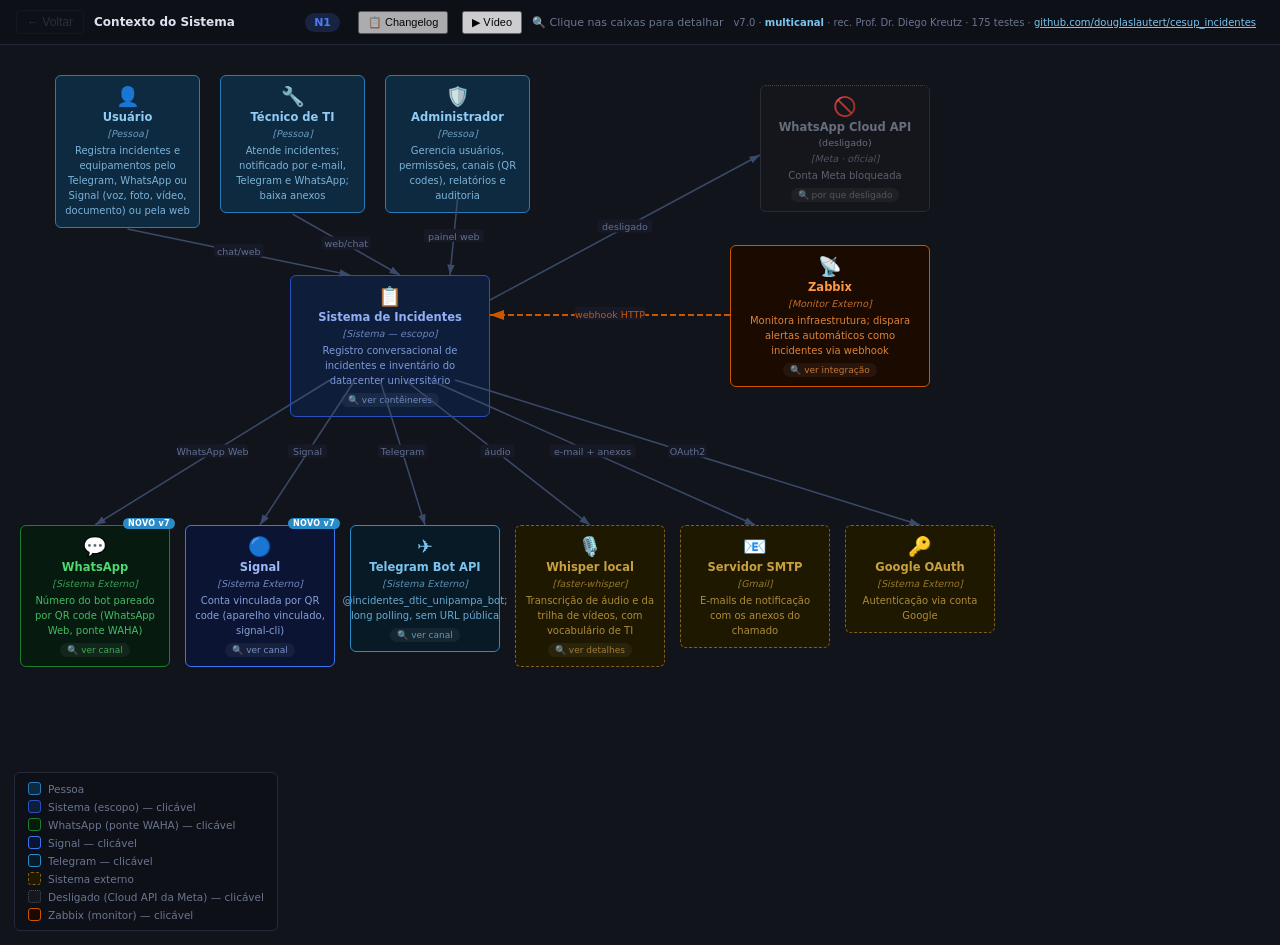
==== assets/c4-v7.0.html @ 57f950f3 "C4 Model v7.0 no site - assets/c4-v7.0.html: vídeos apontam para os arquivos do site   (apresentação" ====
<!DOCTYPE html>
<html lang="pt-BR">
<head>
<meta charset="UTF-8">
<meta name="viewport" content="width=device-width, initial-scale=1, viewport-fit=cover">
<title>C4 Model v7.0 — Incidentes CESUP/UFRGS</title>
<style>
:root {
  --bg:#12141c; --canvas:#171a26; --hdr:#0e1018;
  --border:#252a3a; --text:#dde2f0; --muted:#6a7590; --accent:#4a7cf7;
  --person-f:#0e2a40; --person-s:#2a7ab8; --person-t:#90ccf5;
  --sys-f:#0e1e3a; --sys-s:#2a50c0; --sys-t:#90b0f8;
  --ext-f:#1e1800; --ext-s:#806020; --ext-t:#c8a040;
  --wa-f:#061a10; --wa-s:#1a8030; --wa-t:#50d870;
  --web-f:#06101e; --web-s:#1a40a0; --web-t:#70a0f0;
  --api-f:#061a14; --api-s:#0a7058; --api-t:#40c8a8;
  --db-f:#160a22; --db-s:#7020b0; --db-t:#c060e8;
  --que-f:#100618; --que-s:#5820a0; --que-t:#a060d8;
  --ai-f:#1a0608; --ai-s:#a02020; --ai-t:#e06060;
  --zbx-f:#1a0a00; --zbx-s:#cc5500; --zbx-t:#ff9944;
  --tg-f:#071a26;  --tg-s:#2a8bc9;  --tg-t:#7cc4f0;
  --sg-f:#0b1433;  --sg-s:#3a76f0;  --sg-t:#9dbaf8;
  --off-f:#15171c; --off-s:#4a4f5c; --off-t:#7d8496;
  --arr:#3a4a6a; --arrl:#607090;
  --glow:rgba(74,124,247,.3);
  --r:6px;
}
*{box-sizing:border-box;margin:0;padding:0}
body{background:var(--bg);color:var(--text);font-family:'Inter','Segoe UI',system-ui,sans-serif;min-height:100vh;display:flex;flex-direction:column;padding-top:env(safe-area-inset-top,0px);padding-bottom:env(safe-area-inset-bottom,0px)}
header{background:var(--hdr);border-bottom:1px solid var(--border);padding:10px 16px;display:flex;align-items:center;gap:10px;position:sticky;top:env(safe-area-inset-top,0px);z-index:20;flex-shrink:0}
#backBtn{background:none;border:1px solid var(--border);color:var(--muted);font-size:12px;padding:4px 10px;border-radius:4px;cursor:pointer;transition:.15s}
#backBtn:hover{color:var(--text);border-color:var(--muted)}
#backBtn:disabled{opacity:.3;cursor:default}
#breadcrumb{flex:1;font-size:12px;color:var(--muted);overflow:hidden;white-space:nowrap;text-overflow:ellipsis}
#breadcrumb b{color:var(--text)}
#lvlpill{font-size:11px;font-weight:700;padding:3px 9px;border-radius:10px;background:rgba(74,124,247,.18);color:var(--accent);flex-shrink:0}
.hint{font-size:11px;color:var(--muted);flex-shrink:0}
@media(max-width:600px){.hint{display:none}}
.wrap{flex:1;overflow:auto;position:relative}
.canvas{position:relative;animation:fi .18s ease}
@keyframes fi{from{opacity:0;transform:translateY(5px)}to{opacity:1;transform:none}}
svg.arr{position:absolute;top:0;left:0;width:100%;height:100%;pointer-events:none;overflow:visible}
.node{position:absolute;border-radius:var(--r);padding:11px 9px 9px;border:1.5px solid;text-align:center;display:flex;flex-direction:column;align-items:center}
.node.click{cursor:pointer;transition:transform .12s,box-shadow .12s}
.node.click:hover{transform:translateY(-2px);box-shadow:0 0 0 3px var(--glow)}
.ni{font-size:19px;margin-bottom:4px;line-height:1}
.nn{font-size:11.5px;font-weight:600;line-height:1.3;margin-bottom:3px}
.nt{font-size:9.5px;font-style:italic;opacity:.7;margin-bottom:4px}
.nd{font-size:10px;line-height:1.5;opacity:.85}
.dh{font-size:9px;margin-top:5px;padding:2px 7px;border-radius:8px;background:rgba(255,255,255,.07);opacity:.75}
.person{background:var(--person-f);border-color:var(--person-s);color:var(--person-t)}
.sys   {background:var(--sys-f);   border-color:var(--sys-s);   color:var(--sys-t)}
.ext   {background:var(--ext-f);   border-color:var(--ext-s);   color:var(--ext-t);border-style:dashed}
.wa    {background:var(--wa-f);    border-color:var(--wa-s);    color:var(--wa-t)}
.web   {background:var(--web-f);   border-color:var(--web-s);   color:var(--web-t)}
.api   {background:var(--api-f);   border-color:var(--api-s);   color:var(--api-t)}
.db    {background:var(--db-f);    border-color:var(--db-s);    color:var(--db-t)}
.que   {background:var(--que-f);   border-color:var(--que-s);   color:var(--que-t)}
.ai    {background:var(--ai-f);    border-color:var(--ai-s);    color:var(--ai-t)}
.zbx   {background:var(--zbx-f);   border-color:var(--zbx-s);   color:var(--zbx-t)}
.tg    {background:var(--tg-f);    border-color:var(--tg-s);    color:var(--tg-t)}
.sg    {background:var(--sg-f);    border-color:var(--sg-s);    color:var(--sg-t)}
.off   {background:var(--off-f);   border-color:var(--off-s);   color:var(--off-t);border-style:dotted;opacity:.8}
.off .nn::after{content:' (desligado)';font-weight:400;font-size:9.5px}
.new::before{content:'NOVO v7';position:absolute;top:-8px;right:-6px;font-size:8px;font-weight:700;padding:1px 5px;border-radius:6px;background:#2a8bc9;color:#fff;letter-spacing:.04em}
.bnd{position:absolute;border:1px dashed var(--border);border-radius:8px}
.bnd-lbl{position:absolute;top:-9px;left:12px;font-size:9px;font-weight:700;text-transform:uppercase;letter-spacing:.07em;color:var(--muted);background:var(--canvas);padding:0 5px}
.leg{position:absolute;bottom:14px;left:14px;background:rgba(14,16,24,.88);border:1px solid var(--border);border-radius:var(--r);padding:9px 13px;display:flex;flex-direction:column;gap:5px}
.li{display:flex;align-items:center;gap:7px;font-size:10.5px;color:var(--muted)}
.ls{width:13px;height:13px;border-radius:3px;border:1.5px solid;flex-shrink:0}
/* N4 */
.n4p{padding:22px;max-width:860px;margin:0 auto}
.n4p h2{font-size:14px;font-weight:600;margin-bottom:4px;color:var(--text)}
.n4p .sub{font-size:11px;color:var(--muted);margin-bottom:18px}
.n4p h3{font-size:11px;font-weight:700;text-transform:uppercase;letter-spacing:.07em;color:var(--muted);margin:20px 0 8px}
table{width:100%;border-collapse:collapse;font-size:11.5px}
th{text-align:left;padding:6px 10px;background:rgba(255,255,255,.04);color:var(--muted);font-size:9.5px;text-transform:uppercase;letter-spacing:.06em;border-bottom:1px solid var(--border)}
td{padding:8px 10px;border-bottom:1px solid rgba(255,255,255,.04);vertical-align:top;color:var(--text)}
tr:hover td{background:rgba(255,255,255,.02)}
code{font-size:10.5px;color:var(--api-t)}
.tag{display:inline-block;font-size:9.5px;font-weight:700;padding:1px 6px;border-radius:7px;margin-right:2px}
.GET {background:#06180e;color:#50d870} .POST{background:#06101e;color:#70a0f0}
.PUT {background:#1e1800;color:#c8a040} .DEL {background:#1a0608;color:#e06060}
.perm{font-size:10px;color:var(--muted);font-style:italic}
.note{margin-top:14px;padding:9px 13px;border-left:3px solid var(--accent);background:rgba(74,124,247,.07);font-size:11px;color:var(--muted);border-radius:0 4px 4px 0;line-height:1.6}
.note.zbx{border-left-color:var(--zbx-s);background:rgba(204,85,0,.07)}
.note.tg{border-left-color:var(--tg-s);background:rgba(42,139,201,.08)}
.note.sg{border-left-color:var(--sg-s);background:rgba(58,118,240,.08)}
.note.off{border-left-color:var(--off-s);background:rgba(120,120,140,.08)}
.sflow{display:flex;align-items:center;gap:8px;flex-wrap:wrap;margin-top:8px}
.sbox{padding:6px 12px;border-radius:4px;font-size:11px;font-weight:600;border:1.5px solid}
.sa{background:var(--sys-f);border-color:var(--sys-s);color:var(--sys-t)}
.se{background:var(--wa-f);border-color:var(--wa-s);color:var(--wa-t)}
.sr{background:#101800;border-color:#607000;color:#b0d040}
.sl{background:var(--ai-f);border-color:var(--ai-s);color:var(--ai-t)}
.sarr{color:var(--arr);font-size:14px}
pre{background:rgba(255,255,255,.04);border:1px solid var(--border);border-radius:4px;padding:10px 12px;font-size:10.5px;color:var(--zbx-t);overflow-x:auto;line-height:1.7;margin-top:6px}
</style>
</head>
<body>
<header>
  <button id="backBtn" onclick="goBack()" disabled>← Voltar</button>
  <div id="breadcrumb"><b>Contexto do Sistema</b></div>
  <div id="lvlpill">N1</div>
  <div class="hint">🔍 Clique nas caixas para detalhar</div>
  <div style="font-size:10px;color:var(--muted);margin-left:auto;padding-right:8px;white-space:nowrap" title="v7.0: multicanal (WhatsApp pela ponte WAHA, Signal), vínculo por QR code e instalador. Base: versão final v6.1, revisada por recomendação do Prof. Dr. Diego Kreutz">v7.0 · <b style="color:var(--tg-t)">multicanal</b> · rec. Prof. Dr. Diego Kreutz · 175 testes · <a href="https://github.com/douglaslautert/cesup_incidentes" target="_blank" rel="noopener" style="color:var(--tg-t)">github.com/douglaslautert/cesup_incidentes</a></div>
</header>
<div class="wrap" id="wrap"></div>
<script>
const $=id=>document.getElementById(id);
const hist=[];
let cur=null;
function nd({id,x,y,w=148,icon,name,type,desc,th,drill,hint}){
  const el=document.createElement('div');
  el.className='node '+(th||'')+(drill?' click':'');
  el.id='nd-'+id;
  el.style.cssText=`left:${x}px;top:${y}px;width:${w}px;`;
  el.innerHTML=`<div class="ni">${icon}</div><div class="nn">${name}</div><div class="nt">${type}</div><div class="nd">${desc}</div>`+(drill?`<div class="dh">🔍 ${hint||'detalhar'}</div>`:'');
  if(drill) el.onclick=()=>nav(drill,name);
  return el;
}
function bnd({x,y,w,h,label}){
  const el=document.createElement('div');el.className='bnd';
  el.style.cssText=`left:${x}px;top:${y}px;width:${w}px;height:${h}px;`;
  if(label) el.innerHTML=`<div class="bnd-lbl">${label}</div>`;
  return el;
}
function mksvg(W,H){
  const s=document.createElementNS('http://www.w3.org/2000/svg','svg');
  s.setAttribute('class','arr');s.setAttribute('viewBox',`0 0 ${W} ${H}`);
  s.innerHTML=`<defs>
    <marker id="ah"  markerWidth="7" markerHeight="5" refX="7" refY="2.5" orient="auto"><polygon points="0 0,7 2.5,0 5" fill="#3a4a6a"/></marker>
    <marker id="ahz" markerWidth="7" markerHeight="5" refX="7" refY="2.5" orient="auto"><polygon points="0 0,7 2.5,0 5" fill="#cc5500"/></marker>
  </defs>`;
  return s;
}
function ar(svg,x1,y1,x2,y2,lbl,bend,zabbix){
  const mx=(x1+x2)/2,my=(y1+y2)/2;
  const p=document.createElementNS('http://www.w3.org/2000/svg','path');
  const col=zabbix?'#cc5500':'#3a4a6a';
  const mkr=zabbix?'url(#ahz)':'url(#ah)';
  p.setAttribute('fill','none');p.setAttribute('stroke',col);
  p.setAttribute('stroke-width',zabbix?'2':'1.5');
  if(zabbix)p.setAttribute('stroke-dasharray','6,3');
  p.setAttribute('marker-end',mkr);
  p.setAttribute('d',bend?`M${x1},${y1} C${x1},${my} ${x2},${my} ${x2},${y2}`:`M${x1},${y1} L${x2},${y2}`);
  svg.appendChild(p);
  if(lbl){
    const tw=lbl.length*5.2+8;
    const bg=document.createElementNS('http://www.w3.org/2000/svg','rect');
    bg.setAttribute('x',mx-tw/2);bg.setAttribute('y',my-8);bg.setAttribute('width',tw);bg.setAttribute('height',13);bg.setAttribute('rx',3);bg.setAttribute('fill','#171a26');
    svg.appendChild(bg);
    const t=document.createElementNS('http://www.w3.org/2000/svg','text');
    t.setAttribute('x',mx);t.setAttribute('y',my+2.5);t.setAttribute('fill',zabbix?'#cc5500':'#607090');
    t.setAttribute('font-size','9.5');t.setAttribute('text-anchor','middle');t.setAttribute('font-family',"'Inter',system-ui,sans-serif");
    t.textContent=lbl;svg.appendChild(t);
  }
}
function leg(items){
  const el=document.createElement('div');el.className='leg';
  el.innerHTML=items.map(([bg,bc,bd,bs])=>`<div class="li"><div class="ls" style="background:${bg};border-color:${bc};${bs||''}"></div>${bd}</div>`).join('');
  return el;
}
function cx(x,w=148){return x+w/2}
function nav(id,label){hist.push({id:cur?.id||'n1',label:cur?.label||'Contexto'});cur={id,label};renderLevel(id,label)}
function goBack(){if(!hist.length)return;const p=hist.pop();cur=p;renderLevel(p.id,p.label)}
function renderLevel(id,label){
  $('wrap').innerHTML='';
  const lmap={n1:'N1',n2:'N2',n3:'N3'};
  $('lvlpill').textContent=id.startsWith('n4')?'N4':lmap[id.split('-')[0]]||'N4';
  const chain=[...hist,{id,label}];
  $('breadcrumb').innerHTML=chain.map((h,i)=>i<chain.length-1?`<span style="opacity:.45">${h.label}</span> <span style="opacity:.3">›</span> `:`<b>${h.label}</b>`).join('');
  $('backBtn').disabled=hist.length===0;
  const fn=LEVELS[id];
  if(fn){const r=fn();$('wrap').appendChild(r);}
}

// ── N1 ───────────────────────────────────────────────────────────────────────
const LEVELS={};
LEVELS.n1=()=>{
  const W=1020,H=900;
  const c=document.createElement('div');c.className='canvas';c.style.cssText=`width:${W}px;height:${H}px`;
  const svg=mksvg(W,H);
  // pessoas
  c.appendChild(nd({id:'usr',x:55, y:30,w:145,icon:'👤',name:'Usuário',      type:'[Pessoa]',         desc:'Registra incidentes e equipamentos pelo Telegram, WhatsApp ou Signal (voz, foto, vídeo, documento) ou pela web',th:'person'}));
  c.appendChild(nd({id:'tec',x:220,y:30,w:145,icon:'🔧',name:'Técnico de TI',type:'[Pessoa]',         desc:'Atende incidentes; notificado por e-mail, Telegram e WhatsApp; baixa anexos',th:'person'}));
  c.appendChild(nd({id:'adm',x:385,y:30,w:145,icon:'🛡️',name:'Administrador',type:'[Pessoa]',         desc:'Gerencia usuários, permissões, canais (QR codes), relatórios e auditoria',th:'person'}));
  // sistema
  c.appendChild(nd({id:'sis',x:290,y:230,w:200,icon:'📋',name:'Sistema de Incidentes',type:'[Sistema — escopo]',desc:'Registro conversacional de incidentes e inventário do datacenter universitário',th:'sys',drill:'n2',hint:'ver contêineres'}));
  // externos (baixo): os três canais de chat primeiro
  c.appendChild(nd({id:'wa', x:20, y:480,w:150,icon:'💬',name:'WhatsApp',          type:'[Sistema Externo]',desc:'Número do bot pareado por QR code (WhatsApp Web, ponte WAHA)',th:'wa new',drill:'n4-waha',hint:'ver canal'}));
  c.appendChild(nd({id:'sg', x:185,y:480,w:150,icon:'🔵',name:'Signal',            type:'[Sistema Externo]',desc:'Conta vinculada por QR code (aparelho vinculado, signal-cli)',th:'sg new',drill:'n4-sig',hint:'ver canal'}));
  c.appendChild(nd({id:'tg', x:350,y:480,w:150,icon:'✈️',name:'Telegram Bot API', type:'[Sistema Externo]',desc:'@incidentes_dtic_unipampa_bot; long polling, sem URL pública',th:'tg',drill:'n4-tga',hint:'ver canal'}));
  c.appendChild(nd({id:'st', x:515,y:480,w:150,icon:'🎙️',name:'Whisper local',    type:'[faster-whisper]', desc:'Transcrição de áudio e da trilha de vídeos, com vocabulário de TI',th:'ext',drill:'n4-stt',hint:'ver detalhes'}));
  c.appendChild(nd({id:'sm', x:680,y:480,w:150,icon:'📧',name:'Servidor SMTP',    type:'[Gmail]',          desc:'E-mails de notificação com os anexos do chamado',th:'ext'}));
  c.appendChild(nd({id:'gg', x:845,y:480,w:150,icon:'🔑',name:'Google OAuth',      type:'[Sistema Externo]',desc:'Autenticação via conta Google',th:'ext'}));
  // Zabbix e a API oficial do WhatsApp (desligada), à direita
  c.appendChild(nd({id:'zbx',x:730,y:200,w:200,icon:'📡',name:'Zabbix',           type:'[Monitor Externo]',desc:'Monitora infraestrutura; dispara alertas automáticos como incidentes via webhook',th:'zbx',drill:'n4-zbx',hint:'ver integração'}));
  c.appendChild(nd({id:'wcl',x:760,y:40,w:170,icon:'🚫',name:'WhatsApp Cloud API',type:'[Meta · oficial]',desc:'Conta Meta bloqueada',th:'off',drill:'n4-wa-off',hint:'por que desligado'}));
  // pessoas → sistema
  ar(svg,cx(55,145),184,cx(290,200)-40,230,'chat/web');
  ar(svg,cx(220,145),169,cx(290,200)+10,230,'web/chat');
  ar(svg,cx(385,145),154,cx(290,200)+60,230,'painel web');
  // sistema → externos
  ar(svg,330,335,cx(20,150),480,'WhatsApp Web');
  ar(svg,355,335,cx(185,150),480,'Signal');
  ar(svg,380,335,cx(350,150),480,'Telegram');
  ar(svg,405,335,cx(515,150),480,'áudio');
  ar(svg,430,335,cx(680,150),480,'e-mail + anexos');
  ar(svg,455,335,cx(845,150),480,'OAuth2');
  ar(svg,490,255,760,110,'desligado');
  // Zabbix → sistema (laranja tracejado)
  ar(svg,730,270,490,270,'webhook HTTP',false,true);
  c.appendChild(svg);
  c.appendChild(leg([
    ['var(--person-f)','var(--person-s)','Pessoa'],
    ['var(--sys-f)','var(--sys-s)','Sistema (escopo) — clicável'],
    ['var(--wa-f)','var(--wa-s)','WhatsApp (ponte WAHA) — clicável'],
    ['var(--sg-f)','var(--sg-s)','Signal — clicável'],
    ['var(--tg-f)','var(--tg-s)','Telegram — clicável'],
    ['var(--ext-f)','var(--ext-s)','Sistema externo','border-style:dashed'],
    ['var(--off-f)','var(--off-s)','Desligado (Cloud API da Meta) — clicável','border-style:dotted'],
    ['var(--zbx-f)','var(--zbx-s)','Zabbix (monitor) — clicável'],
  ]));
  return c;
};

// ── N2 ───────────────────────────────────────────────────────────────────────
LEVELS.n2=()=>{
  const W=1060,H=1040;
  const c=document.createElement('div');c.className='canvas';c.style.cssText=`width:${W}px;height:${H}px`;
  const svg=mksvg(W,H);
  // pessoas
  c.appendChild(nd({id:'p1',x:55, y:25,w:138,icon:'👤',name:'Usuário',      type:'[Telegram/WhatsApp/Signal]',desc:'Registra por voz, foto, vídeo, documento ou texto',th:'person'}));
  c.appendChild(nd({id:'p2',x:215,y:25,w:138,icon:'🔧',name:'Técnico',       type:'[Navegador/chat]',desc:'Atende incidentes',th:'person'}));
  c.appendChild(nd({id:'p3',x:375,y:25,w:138,icon:'🛡️',name:'Administrador', type:'[Navegador]', desc:'Gestão, canais e auditoria',th:'person'}));
  // boundary
  c.appendChild(bnd({x:25,y:180,w:740,h:480,label:'Sistema de Registro de Incidentes'}));
  // contêineres internos
  c.appendChild(nd({id:'bot',x:50, y:220,w:152,icon:'🤖',name:'Bot multicanal', type:'[Python/FastAPI · bot]',desc:'Telegram e Signal (polling), WhatsApp (webhook do WAHA); transcreve; interpreta; anexa',th:'wa', drill:'n3-bot',hint:'ver componentes'}));
  c.appendChild(nd({id:'wbe',x:230,y:220,w:152,icon:'🌐',name:'Interface Web',type:'[React + Bootstrap 5 · web]',    desc:'Painel; nginx: /api, /ws, /webhook',th:'web',drill:'n3-web',hint:'ver componentes'}));
  c.appendChild(nd({id:'api',x:415,y:220,w:152,icon:'⚙️',name:'API Backend',  type:'[Python/FastAPI · api]',desc:'Negócio, anexos, SLA, auditoria, vínculo dos canais; Alembic no boot',th:'api',drill:'n3-api',hint:'ver componentes'}));
  c.appendChild(nd({id:'wah',x:600,y:220,w:150,icon:'🔗',name:'Ponte WAHA',     type:'[devlikeapro/waha · waha]',desc:'WhatsApp Web (GOWS), pareado por QR',th:'wa new',drill:'n4-waha',hint:'ver canal'}));
  c.appendChild(nd({id:'sgc',x:600,y:375,w:150,icon:'🔵',name:'signal-cli',     type:'[signal-cli-rest-api · signal]',desc:'Aparelho vinculado à conta Signal do bot',th:'sg new',drill:'n4-sig',hint:'ver canal'}));
  c.appendChild(nd({id:'db', x:60, y:480,w:152,icon:'🗄️',name:'PostgreSQL 16',   type:'[Banco de Dados · db]',desc:'Incidentes, anexos, usuários, inventário, auditoria append-only',th:'db'}));
  c.appendChild(nd({id:'ce', x:290,y:480,w:170,icon:'📨',name:'Celery + Redis',type:'[worker · beat · redis]',desc:'Entrega e-mail/Telegram/WhatsApp; SLA a cada 5 min; pub/sub do WebSocket',th:'que'}));
  c.appendChild(nd({id:'vol',x:535,y:530,w:170,icon:'📁',name:'Volumes',type:'[pgdata · media · whisper · waha · signal]',desc:'Banco, anexos, modelo Whisper e as sessões vinculadas',th:'db'}));
  // externos (direita)
  c.appendChild(nd({id:'zbx',x:830,y:20, w:200,icon:'📡',name:'Zabbix',       type:'[Monitor Externo]',desc:'Dispara webhook ao detectar problema na infraestrutura',th:'zbx',drill:'n4-zbx',hint:'ver integração'}));
  c.appendChild(nd({id:'etg',x:830,y:150,w:170,icon:'✈️',name:'Telegram Bot API', type:'[Externo]',desc:'getUpdates, sendMessage, getFile',th:'tg',drill:'n4-tga',hint:'ver canal'}));
  c.appendChild(nd({id:'ewa',x:830,y:275,w:170,icon:'💬',name:'WhatsApp',          type:'[Externo]',desc:'Rede do WhatsApp (como WhatsApp Web)',th:'wa',drill:'n4-waha',hint:'ver canal'}));
  c.appendChild(nd({id:'esg',x:830,y:415,w:170,icon:'🔵',name:'Signal',            type:'[Externo]',desc:'Servidores do Signal',th:'sg',drill:'n4-sig',hint:'ver canal'}));
  c.appendChild(nd({id:'est',x:830,y:540,w:170,icon:'🎙️',name:'faster-whisper', type:'[Local, dentro do bot]',desc:'"small", CPU int8, hotwords de TI',th:'ai',drill:'n4-stt',hint:'ver detalhes'}));
  c.appendChild(nd({id:'egg',x:830,y:665,w:170,icon:'🔑',name:'Google OAuth', type:'[Externo]',desc:'Autenticação',th:'ext'}));
  c.appendChild(nd({id:'esm',x:830,y:770,w:170,icon:'📧',name:'SMTP (Gmail)',         type:'[Externo]',desc:'E-mails com anexos (até 18 MB)',th:'ext'}));
  c.appendChild(nd({id:'ecl',x:830,y:875,w:170,icon:'🚫',name:'WhatsApp Cloud API', type:'[Externo · Meta]',desc:'Conta Meta bloqueada',th:'off',drill:'n4-wa-off',hint:'por que desligado'}));
  // implantação (clicável)
  c.appendChild(nd({id:'dep',x:300,y:690,w:420,icon:'🐳',name:'Implantação: Docker Compose',type:'[cesup · 9 contêineres · restart: unless-stopped]',desc:'db · redis · api · worker · beat · bot · web (8080) · waha · signal — instalador para Windows e Linux; Zabbix de teste em zabbix/',th:'sys new',drill:'n4-dep',hint:'ver implantação'}));
  // pessoas → contêineres
  ar(svg,cx(55,138),149,cx(50,152),220,'');
  ar(svg,cx(215,138),140,cx(230,152),220,'HTTP');
  ar(svg,cx(375,138),140,cx(415,152),220,'HTTP');
  // internos
  ar(svg,382,290,415,290,'');                      // Web → API (REST/WS)
  { // Bot → API: contorna a Interface Web por baixo
    const p=document.createElementNS('http://www.w3.org/2000/svg','path');
    p.setAttribute('d','M126,380 C126,430 470,430 470,365');p.setAttribute('fill','none');
    p.setAttribute('stroke','#3a4a6a');p.setAttribute('stroke-width','1.5');p.setAttribute('marker-end','url(#ah)');
    svg.appendChild(p);
    const tx=document.createElementNS('http://www.w3.org/2000/svg','text');
    tx.setAttribute('x',205);tx.setAttribute('y',430);tx.setAttribute('fill','#607090');tx.setAttribute('font-size','9.5');
    tx.setAttribute('text-anchor','middle');tx.setAttribute('font-family',"'Inter',system-ui,sans-serif");
    tx.textContent='REST + token de serviço';svg.appendChild(tx);
  }
  { // Bot ↔ WAHA e Bot ↔ signal-cli: por cima da Web e da API
    const curva=(d,lx,ly,txt)=>{
      const p=document.createElementNS('http://www.w3.org/2000/svg','path');
      p.setAttribute('d',d);p.setAttribute('fill','none');p.setAttribute('stroke','#1a8030');p.setAttribute('stroke-width','1.5');
      p.setAttribute('stroke-dasharray','4,3');p.setAttribute('marker-end','url(#ah)');svg.appendChild(p);
      const t=document.createElementNS('http://www.w3.org/2000/svg','text');
      t.setAttribute('x',lx);t.setAttribute('y',ly);t.setAttribute('fill','#50a870');t.setAttribute('font-size','9.5');
      t.setAttribute('text-anchor','middle');t.setAttribute('font-family',"'Inter',system-ui,sans-serif");t.textContent=txt;svg.appendChild(t);
    };
    curva('M110,220 C110,196 660,196 660,220',385,193,'webhook /webhook/waha ⇄ sendText/sendPoll');
    curva('M150,380 C150,470 640,470 640,505',395,466,'polling /v1/receive ⇄ send/polls');
  }
  ar(svg,567,250,600,250,'');                      // API → WAHA (notificações e QR)
  ar(svg,567,335,600,410,'');                      // API → signal-cli (QR)
  ar(svg,cx(415,152)-20,365,cx(60,152)+40,480,'SQL');
  ar(svg,cx(415,152)+20,365,cx(290,170)+20,480,'enfileira');
  ar(svg,cx(415,152)+60,365,cx(535,170)-30,530,'grava/serve');
  ar(svg,290,540,212,540,'SQL');
  // → externos
  ar(svg,735,200,830,207,'polling + envio');
  ar(svg,750,290,830,340,'WhatsApp Web');
  ar(svg,750,440,830,470,'Signal');
  ar(svg,765,590,830,597,'áudio/vídeo');
  ar(svg,765,630,830,712,'OAuth2');
  ar(svg,705,610,830,817,'SMTP',true);
  ar(svg,765,650,830,935,'desligado',true);
  // Zabbix → API (laranja)
  ar(svg,830,110,cx(415,152)+50,220,'webhook POST',false,true);
  c.appendChild(svg);
  c.appendChild(leg([
    ['var(--wa-f)','var(--wa-s)','Bot / WhatsApp (WAHA) — clicável'],
    ['var(--sg-f)','var(--sg-s)','Signal — clicável'],
    ['var(--web-f)','var(--web-s)','Interface Web — clicável'],
    ['var(--api-f)','var(--api-s)','API Backend — clicável'],
    ['var(--db-f)','var(--db-s)','PostgreSQL / volumes'],
    ['var(--que-f)','var(--que-s)','Celery + Redis'],
    ['var(--tg-f)','var(--tg-s)','Telegram — clicável'],
    ['var(--zbx-f)','var(--zbx-s)','Zabbix — clicável'],
    ['var(--sys-f)','var(--sys-s)','Implantação — clicável'],
    ['var(--ext-f)','var(--ext-s)','Sistema externo','border-style:dashed'],
    ['var(--off-f)','var(--off-s)','Desligado','border-style:dotted'],
  ]));
  return c;
};

// ── N3 Bot (Telegram + WhatsApp) ─────────────────────────────────────────────
LEVELS['n3-bot']=()=>{
  const W=940,H=840;
  const c=document.createElement('div');c.className='canvas';c.style.cssText=`width:${W}px;height:${H}px`;
  const svg=mksvg(W,H);
  c.appendChild(bnd({x:20,y:20,w:900,h:650,label:'Bot — Componentes (contêiner bot · Telegram, WhatsApp e Signal)'}));

  // Coluna A — canais de entrada
  c.appendChild(nd({id:'whr',x:40, y:40, w:160,icon:'📩',name:'Webhook Receiver',  type:'[WhatsApp Cloud API]',desc:'POST /webhook/whatsapp; HMAC-SHA256. Conta Meta bloqueada',th:'off',drill:'n4-whr',hint:'ver código'}));
  c.appendChild(nd({id:'wha',x:40, y:215,w:160,icon:'🔗',name:'WAHA Adapter',      type:'[Componente · waha.py]',desc:'POST /webhook/waha (rede interna, HMAC-SHA512); enquete no lugar dos botões',th:'wa new',drill:'n4-waha',hint:'ver código'}));
  c.appendChild(nd({id:'tga',x:40, y:375,w:160,icon:'✈️',name:'Telegram Adapter',  type:'[Componente · telegram.py]',desc:'Long polling (getUpdates); vincula a conta pelo contato',th:'tg',drill:'n4-tga',hint:'ver código'}));
  c.appendChild(nd({id:'sga',x:40, y:520,w:160,icon:'🔵',name:'Signal Adapter',    type:'[Componente · sinal.py]',desc:'Polling GET /v1/receive; enquete no lugar dos botões',th:'sg new',drill:'n4-sig',hint:'ver código'}));
  // Coluna B — identificação, interpretação, chamada
  c.appendChild(nd({id:'ach',x:270,y:70, w:160,icon:'🔒',name:'Remetente Checker', type:'[Componente]',desc:'Pelo número (WhatsApp/Signal) ou chat_id (Telegram); sem cadastro no WAHA/Signal = silêncio',th:'web',drill:'n4-ach',hint:'ver código'}));
  c.appendChild(nd({id:'itp',x:270,y:280,w:160,icon:'🧠',name:'Intent Parser v1.1', type:'[Componente]',desc:'Sem acentos, início de palavra, "!" = palavra inteira, negação; cadastro por rótulos',th:'wa',drill:'n4-itp',hint:'ver código'}));
  c.appendChild(nd({id:'apc',x:270,y:490,w:160,icon:'🔌',name:'API Client',         type:'[Componente]',desc:'REST na API com X-Service-Token, X-User-Id e X-Canal (TELEGRAM / WHATSAPP / SIGNAL)',th:'api',drill:'n4-apc',hint:'ver código'}));
  // Coluna C — mídia, anexos, resposta
  c.appendChild(nd({id:'mdl',x:500,y:70, w:160,icon:'⬇️',name:'Media Downloader',  type:'[Componente]',desc:'Baixa áudio, foto, vídeo e documento (Telegram, WAHA, signal-cli ou Graph API)',th:'wa',drill:'n4-mdl',hint:'ver código'}));
  c.appendChild(nd({id:'gan',x:500,y:280,w:160,icon:'📎',name:'Gerenciador de Anexos', type:'[Componente · processor.py]',desc:'Janela de 10 min: junta arquivos ao chamado/cadastro recente ou guarda para o próximo relato',th:'api',drill:'n4-gan',hint:'ver código'}));
  c.appendChild(nd({id:'snd',x:500,y:490,w:160,icon:'📤',name:'Senders',          type:'[Componente]',desc:'Telegram (teclado), WAHA e Signal (texto + enquete); WA Cloud em mock',th:'tg',drill:'n4-was',hint:'ver código'}));
  // Coluna D — transcrição
  c.appendChild(nd({id:'stt',x:730,y:70, w:170,icon:'🎙️',name:'STT Adapter',       type:'[Componente]',desc:'faster-whisper local "small" (CPU int8) com hotwords de TI; trilha de áudio de vídeos',th:'ai',drill:'n4-stt',hint:'ver código'}));

  // Setas: canais → Remetente Checker
  ar(svg, 200, 110, 270, 110, 'evento');
  ar(svg, 200, 285, 270, 140, 'webhook');
  ar(svg, 200, 440, 270, 165, 'update');
  ar(svg, 200, 585, 270, 185, 'polling');
  ar(svg, 430, 110, 500, 110, 'media_id');
  ar(svg, 660, 110, 730, 110, 'áudio/vídeo');
  ar(svg, 350, 200, 350, 280, 'remetente ok');
  ar(svg, 735, 190, 430, 300, 'texto transcrito');
  ar(svg, 580, 200, 580, 280, 'foto/vídeo/doc');
  ar(svg, 430, 345, 500, 345, 'contexto');
  ar(svg, 350, 410, 350, 490, 'operação');
  ar(svg, 580, 410, 430, 520, 'upload + anexar');
  ar(svg, 430, 560, 500, 560, 'resultado');
  ar(svg, 430, 400, 540, 490, 'ajuda/erro');

  c.appendChild(svg);
  c.appendChild(leg([
    ['var(--wa-f)','var(--wa-s)','WhatsApp (WAHA) / componente do bot — clicável'],
    ['var(--sg-f)','var(--sg-s)','Signal — clicável'],
    ['var(--tg-f)','var(--tg-s)','Telegram — clicável'],
    ['var(--web-f)','var(--web-s)','Remetente Checker — clicável'],
    ['var(--ai-f)','var(--ai-s)','STT Adapter — clicável'],
    ['var(--api-f)','var(--api-s)','API Client / Anexos — clicável'],
    ['var(--off-f)','var(--off-s)','WhatsApp Cloud API (desligado)','border-style:dotted'],
  ]));
  return c;
};

// ── N3 Interface Web ──────────────────────────────────────────────────────────
LEVELS['n3-web']=()=>{
  const W=960,H=700;
  const c=document.createElement('div');c.className='canvas';c.style.cssText=`width:${W}px;height:${H}px`;
  const svg=mksvg(W,H);
  c.appendChild(bnd({x:20,y:20,w:920,h:650,label:'Interface Web — Componentes (React SPA + Bootstrap 5)'}));

  // Linha 1 — entrada e roteamento
  c.appendChild(nd({id:'lgv',x:50,  y:70, w:160,icon:'🔐',name:'Login View',         type:'[Componente]',desc:'Tela de entrada; inicia fluxo OAuth Google; recebe e armazena JWT',th:'web',drill:'n4-lgv',hint:'ver código'}));
  c.appendChild(nd({id:'rou',x:260, y:70, w:160,icon:'🗺️',name:'Router / Auth Guard', type:'[Componente]',desc:'Gerencia rotas; protege com JWT; redireciona para login se expirado',th:'web',drill:'n4-rou',hint:'ver código'}));
  c.appendChild(nd({id:'prf',x:470, y:70, w:160,icon:'👤',name:'Perfil View',          type:'[Componente]',desc:'Celular (identifica no WhatsApp, no Signal e no Telegram); link do bot e desvínculo do Telegram',th:'web',drill:'n4-prf',hint:'ver código'}));
  c.appendChild(nd({id:'ntf',x:680, y:70, w:160,icon:'🔔',name:'Notificações WS',      type:'[Componente]',desc:'WebSocket com a API; atualiza incidentes em tempo real sem recarregar a página',th:'api',drill:'n4-ntf',hint:'ver código'}));

  // Linha 2 — views principais
  c.appendChild(nd({id:'inc',x:50,  y:310,w:160,icon:'📋',name:'Incidentes View',     type:'[Componente]',desc:'Lista, filtra e registra; detalhe com anexos (foto, vídeo, documento) e botão Baixar; badges Web/WhatsApp/Telegram/Signal/Zabbix',th:'web',drill:'n4-inc',hint:'ver código'}));
  c.appendChild(nd({id:'inv',x:260, y:310,w:160,icon:'🖥️',name:'Inventário View',     type:'[Componente]',desc:'Lista ativos; upload de foto com preview; exibe resultado do OCR',th:'web',drill:'n4-inv',hint:'ver código'}));
  c.appendChild(nd({id:'adm',x:470, y:310,w:160,icon:'🛡️',name:'Admin Panel',         type:'[Componente]',desc:'Usuários, permissões, SLAs, canais com QR code (WhatsApp/Signal), fila de notificações, auditoria e relatórios',th:'web',drill:'n4-adm',hint:'ver código'}));
  c.appendChild(nd({id:'apc',x:680, y:310,w:160,icon:'🔌',name:'API Client',           type:'[Componente]',desc:'Wrapper axios; injeta JWT; intercepta 401/403; trata erros globalmente',th:'api',drill:'n4-apc-web',hint:'ver código'}));

  // Setas
  // Login → Router
  ar(svg, 210, 107, 260, 107, 'JWT obtido');
  // Router → views (distribui)
  ar(svg, cx(260,160), 190, cx(50,160),  310, 'navega');
  ar(svg, cx(260,160), 190, cx(260,160), 310, 'navega');
  ar(svg, cx(260,160), 190, cx(470,160), 310, 'navega');
  ar(svg, cx(260,160), 190, cx(470,160), 190, '');
  ar(svg, cx(470,160)+80, 150, cx(680,160), 150, 'navega');
  // Notificações WS → Incidentes View (push de eventos)
  ar(svg, cx(680,160), 190, cx(50,160)+80, 310, 'push evento', true);
  // Views → API Client
  ar(svg, cx(50,160)+80,  425, cx(680,160), 377, 'REST', true);
  ar(svg, cx(260,160)+80, 425, cx(680,160), 390, 'REST', true);
  ar(svg, cx(470,160)+80, 425, cx(680,160), 403, 'REST', true);
  // Router → Perfil View
  ar(svg, cx(260,160)+80, 107, cx(470,160), 107, 'navega');

  c.appendChild(svg);
  c.appendChild(leg([
    ['var(--web-f)','var(--web-s)','Componente Web — clicável'],
    ['var(--api-f)','var(--api-s)','API Client / WebSocket — clicável'],
  ]));
  return c;
};

// ── N3 API Backend ────────────────────────────────────────────────────────────
LEVELS['n3-api']=()=>{
  const W=900,H=920;
  const c=document.createElement('div');c.className='canvas';c.style.cssText=`width:${W}px;height:${H}px`;
  const svg=mksvg(W,H);
  c.appendChild(bnd({x:20,y:20,w:860,h:880,label:'API Backend — Componentes'}));
  c.appendChild(nd({id:'oau',x:50, y:70, w:152,icon:'🔑',name:'OAuth Handler',      type:'[Componente]',desc:'Fluxo Google OAuth2; criação de JWT com claims de permissão',th:'web',drill:'n4-oau',hint:'ver código'}));
  c.appendChild(nd({id:'mid',x:50, y:250,w:152,icon:'🛡️',name:'Auth Middleware',    type:'[Componente]',desc:'Valida JWT; injeta usuário; aplica permissões por rota',th:'web',drill:'n4-mid',hint:'ver código'}));
  c.appendChild(nd({id:'isv',x:255,y:70, w:152,icon:'📋',name:'Incidente Service',  type:'[Componente]',desc:'Criação, transições, anexos do chamado; canal WEB/WHATSAPP/TELEGRAM/SIGNAL/ZABBIX',th:'api',drill:'n4-isv',hint:'ver código'}));
  c.appendChild(nd({id:'sla',x:460,y:70, w:152,icon:'⏱️',name:'SLA Monitor',        type:'[Componente]',desc:'Calcula prazos por criticidade; dispara escalonamento',th:'api',drill:'n4-sla',hint:'ver código'}));
  // Zabbix Receiver — novo componente
  c.appendChild(nd({id:'zbr',x:665,y:70, w:175,icon:'📡',name:'Zabbix Receiver',   type:'[Componente]',desc:'Recebe webhook do Zabbix; valida token; cria incidente automaticamente',th:'zbx',drill:'n4-zbr',hint:'ver integração'}));
  c.appendChild(nd({id:'aud',x:255,y:250,w:152,icon:'📜',name:'Auditoria Service',  type:'[Componente]',desc:'Log imutável: quem/quando/o quê em toda operação de escrita',th:'api',drill:'n4-aud',hint:'ver código'}));
  c.appendChild(nd({id:'asv',x:460,y:250,w:152,icon:'🖥️',name:'Ativo Service',      type:'[Componente]',desc:'CRUD de equipamentos; fluxo pendente → validado',th:'db', drill:'n4-asv',hint:'ver código'}));
  c.appendChild(nd({id:'usv',x:665,y:250,w:175,icon:'👤',name:'Usuario Service',    type:'[Componente]',desc:'CRUD de usuários; permissões; bloqueio; vincula WhatsApp e Telegram (by-telegram, vincular-telegram)',th:'person',drill:'n4-usv',hint:'ver código'}));
  c.appendChild(nd({id:'ocr',x:460,y:440,w:152,icon:'📷',name:'OCR Adapter',        type:'[Componente]',desc:'Extrai dados de fotos de plaquetas patrimoniais',th:'ai'}));
  c.appendChild(nd({id:'ema',x:50, y:440,w:152,icon:'📧',name:'Email Notifier',     type:'[Componente]',desc:'SMTP (Gmail) via outbox + Celery; anexa os arquivos do chamado (até 18 MB)',th:'que',drill:'n4-ema',hint:'ver código'}));
  c.appendChild(nd({id:'wno',x:255,y:440,w:152,icon:'💬',name:'WhatsApp Notifier',  type:'[Componente]',desc:'Pela ponte WAHA (sendText; acha o chat por check-exists); Cloud API em mock',th:'wa new',drill:'n4-wno',hint:'ver código'}));
  c.appendChild(nd({id:'tgn',x:665,y:440,w:175,icon:'✈️',name:'Telegram Notifier', type:'[Componente]',desc:'sendMessage para quem tem telegram_chat_id: novo incidente, anexo, resolução, SLA',th:'tg',drill:'n4-tgn',hint:'ver código'}));
  c.appendChild(nd({id:'vin',x:560,y:620,w:180,icon:'📲',name:'Vínculo de Canais', type:'[Componente · vinculo.py]',desc:'Admin → Canais: status e QR codes do WhatsApp (WAHA) e do Signal; números mascarados; só admin',th:'web new',drill:'n4-vin',hint:'ver código'}));
  c.appendChild(nd({id:'anx',x:330,y:620,w:170,icon:'📎',name:'Anexos (Mídia)', type:'[Componente · midia.py]',desc:'Upload, tipos FOTO/VIDEO/DOCUMENTO, limites, /media/&lt;uuid&gt;, download autenticado',th:'db',drill:'n4-anx',hint:'ver código'}));
  // arrows internas
  // OAuth Handler → Auth Middleware (gera JWT)
  ar(svg,cx(50,152),190,cx(50,152),250,'gera JWT');
  // Incidente Service → Auditoria Service
  ar(svg,cx(255,152),190,cx(255,152),250,'audita');
  // SLA Monitor → Incidente Service (escalonamento — vai para a esquerda)
  ar(svg,cx(460,152),107,cx(255,152),107,'escalonamento');
  // OAuth Handler → Usuario Service (upsert ao logar)
  ar(svg,202,120,665,280,'upsert usuário',true);
  // Auth Middleware → Usuario Service (consulta ativo)
  ar(svg,202,310,cx(460,152),310,'verifica ativo');
  // Auditoria Service → Email Notifier
  ar(svg,cx(255,152),370,cx(50,152),440,'dispara');
  // Auditoria Service → WA Notifier
  ar(svg,cx(255,152)+30,370,cx(255,152)+30,440,'dispara');
  // Ativo Service → OCR Adapter
  ar(svg,cx(460,152),370,cx(460,152),440,'OCR');
  // Usuario Service → Email Notifier (notifica admin/usuário bloqueado)
  ar(svg,cx(665,175),370,cx(50,152)+76,440,'notifica',true);
  // Auditoria Service → Telegram Notifier
  ar(svg,cx(255,152)+60,370,cx(665,175),440,'dispara',true);
  // Incidente Service → Anexos
  ar(svg,407,170,430,620,'anexos');
  // Email Notifier → Anexos (lê arquivos para anexar)
  ar(svg,cx(50,152),560,330,690,'lê arquivos',true);
  // Zabbix Receiver → Incidente Service (laranja — vai para a esquerda, mesma linha)
  ar(svg,665,120,407,120,'cria incidente',false,true);
  c.appendChild(svg);
  c.appendChild(leg([
    ['var(--web-f)','var(--web-s)','Auth — clicável'],
    ['var(--api-f)','var(--api-s)','Negócio — clicável'],
    ['var(--person-f)','var(--person-s)','Usuario Service — clicável'],
    ['var(--db-f)','var(--db-s)','Dados — clicável'],
    ['var(--que-f)','var(--que-s)','Notif. — clicável'],
    ['var(--ai-f)','var(--ai-s)','OCR'],
    ['var(--tg-f)','var(--tg-s)','Telegram Notifier — clicável'],
    ['var(--wa-f)','var(--wa-s)','WhatsApp Notifier (WAHA) — clicável'],
    ['var(--web-f)','var(--web-s)','Vínculo de Canais — clicável'],
    ['var(--zbx-f)','var(--zbx-s)','Zabbix Receiver — clicável'],
  ]));
  return c;
};

// ── N4 helpers ────────────────────────────────────────────────────────────────
function n4panel(title,sub,html){
  const d=document.createElement('div');d.className='n4p';
  d.innerHTML=`<h2>${title}</h2><div class="sub">${sub}</div>${html}`;
  return d;
}
function tbl(heads,rows){
  return `<table><thead><tr>${heads.map(h=>`<th>${h}</th>`).join('')}</tr></thead><tbody>${rows.map(r=>`<tr>${r.map(cc=>`<td>${cc}</td>`).join('')}</tr>`).join('')}</tbody></table>`;
}

// N4 Usuario Service
LEVELS['n4-usv']=()=>n4panel('Usuario Service','API Backend · Autenticação e Gerenciamento de Usuários',`
  <h3>Modelo: Usuario</h3>
  ${tbl(['Campo','Tipo','Descrição'],[
    ['<code>id</code>','UUID','Chave primária interna'],
    ['<code>google_id</code>','str (único)','Identificador do Google; usado no upsert do OAuth'],
    ['<code>email</code>','str (único)','E-mail Google; imutável após criação'],
    ['<code>nome</code>','str','Nome do perfil Google'],
    ['<code>whatsapp</code>','str?','Celular E.164; identifica o usuário no WhatsApp <b>e</b> no Telegram (com ou sem o nono dígito)'],
    ['<code>telegram_chat_id</code>','str? (único)','<span class="tag" style="background:#071a26;color:#7cc4f0">v6</span> Chat do Telegram; gravado quando a pessoa compartilha o PRÓPRIO contato com o bot (migração 0004)'],
    ['<code>ativo</code>','bool','false = bloqueado; verificado a cada requisição'],
    ['<code>is_admin</code>','bool','Acesso ao painel de administração'],
    ['<code>pode_atender</code>','bool','Pode assumir e resolver incidentes'],
    ['<code>pode_cadastrar_ativo</code>','bool','Pode validar equipamentos no inventário'],
    ['<code>criado_em</code>','datetime','Data do primeiro login'],
    ['<code>atualizado_em</code>','datetime','Última alteração de perfil ou permissão'],
  ])}
  <h3>Endpoints</h3>
  ${tbl(['Rota','Método','Descrição','Permissão'],[
    ['<code>/usuarios</code>','<span class="tag GET">GET</span>','Lista todos os usuários (filtros: ativo, is_admin, novo)','is_admin'],
    ['<code>/usuarios/{id}</code>','<span class="tag GET">GET</span>','Detalhe de um usuário','is_admin'],
    ['<code>/usuarios/{id}/permissoes</code>','<span class="tag PUT">PUT</span>','Atualiza permissões: pode_atender, pode_cadastrar_ativo, is_admin','is_admin'],
    ['<code>/usuarios/{id}/bloquear</code>','<span class="tag POST">POST</span>','Bloqueia usuário (ativo=false); notifica por e-mail','is_admin'],
    ['<code>/usuarios/{id}/desbloquear</code>','<span class="tag POST">POST</span>','Desbloqueia usuário (ativo=true)','is_admin'],
    ['<code>/usuarios/me</code>','<span class="tag GET">GET</span>','Perfil do próprio usuário autenticado','Autenticado'],
    ['<code>/usuarios/me/whatsapp</code>','<span class="tag PUT">PUT</span>','Vincula número de WhatsApp ao próprio perfil','Autenticado'],
    ['<code>/usuarios/me/telegram</code>','<span class="tag DEL">DEL</span>','Desvincula o Telegram do próprio perfil (DESVINCULAR_TELEGRAM)','Autenticado'],
    ['<code>/usuarios/by-whatsapp?numero=</code>','<span class="tag GET">GET</span>','Identifica o remetente do WhatsApp','Token de serviço (bot)'],
    ['<code>/usuarios/by-telegram?chat_id=</code>','<span class="tag GET">GET</span>','Identifica o remetente do Telegram','Token de serviço (bot)'],
    ['<code>/usuarios/vincular-telegram</code>','<span class="tag POST">POST</span>','Liga chat_id ao usuário cujo celular bate com o contato compartilhado (404 se não cadastrado, 403 se bloqueado)','Token de serviço (bot)'],
  ])}
  <h3>Regras de negócio</h3>
  ${tbl(['Regra','Descrição'],[
    ['Upsert no login','OAuth Handler chama <code>upsert_by_google_id()</code>; cria usuário se não existir'],
    ['Novo usuário','<code>ativo=true</code>, todas as permissões <code>false</code>; notifica administrador(es) por e-mail'],
    ['Mínimo de admins','Recusa <b>tanto bloquear</b> quanto <b>remover is_admin</b> se restar apenas 1 admin ativo — validado em ambas as operações'],
    ['Bloqueio imediato','<code>ativo=false</code> verificado no banco a cada requisição; JWT válido não garante acesso'],
    ['Auditoria','Toda alteração de permissão ou bloqueio é registrada em <code>LogAuditoria</code>'],
  ])}
  <div class="note">O campo <code>whatsapp</code> é preenchido pelo próprio usuário via <code>PUT /usuarios/me/whatsapp</code>. Sem esse campo, o usuário não usa os bots e recebe notificações apenas por e-mail.</div>
  <div class="note tg">✈️ <b>v6:</b> o Telegram não expõe o número do usuário. A vinculação acontece quando a pessoa toca em <b>📱 Compartilhar meu número</b> no bot: só o contato da própria pessoa é aceito (<code>contact.user_id == from.id</code>) e a API compara o número com o celular do perfil.</div>
  <h3>Comportamentos confirmados em testes (Rodada 12)</h3>
  ${tbl(['Comportamento','Resultado'],[
    ['GET /usuarios','Retorna lista com todos os campos: id, email, ativo, is_admin, pode_atender, pode_cadastrar_ativo, whatsapp, criado_em'],
    ['Novo usuário','ativo=true, is_admin=false, pode_atender=false, pode_cadastrar_ativo=false (todos os flags false exceto ativo)'],
    ['Concessão de permissão','Efeito imediato na próxima request — sem necessidade de novo JWT'],
    ['Bloquear único admin','400 — validado pelo endpoint (não apenas pelo frontend)'],
    ['Bloqueio durante sessão ativa','JWT existente fica inválido: refresh retorna 401'],
    ['Re-login (mesmo google_id)','Upsert, não insert: permissões concedidas são preservadas após re-autenticação'],
  ])}`);



// N4 Zabbix — integração geral
LEVELS['n4-zbx']=()=>n4panel('Zabbix — Integração com o Sistema','N1 · Sistema Externo → Sistema de Incidentes',`
  <h3>Visão geral</h3>
  <p style="font-size:11.5px;color:var(--muted);line-height:1.7">O Zabbix monitora a infraestrutura do datacenter (servidores, switches, links, UPS, temperatura etc.). Quando um problema é detectado, o Zabbix chama um webhook HTTP no endpoint do sistema, que cria um incidente automaticamente — sem intervenção humana. Quando o problema é resolvido, o Zabbix chama o mesmo webhook com evento de recuperação, e o sistema atualiza o incidente.</p>
  <h3>Fluxo de criação automática</h3>
  ${tbl(['Passo','Quem','Ação'],[
    ['1','Zabbix','Detecta problema (trigger dispara)'],
    ['2','Zabbix','Chama <code>POST /webhook/zabbix</code> com payload do alerta'],
    ['3','Zabbix Receiver','Valida token; extrai dados; determina criticidade'],
    ['4','Incidente Service','Cria incidente com canal=ZABBIX; calcula SLA'],
    ['5','Notificadores','Notifica grupo de atendimento por e-mail e WhatsApp'],
    ['6','Zabbix (recuperação)','Chama webhook com <code>event_value=0</code>'],
    ['7','Incidente Service','Fecha incidente automaticamente (ou sinaliza para revisão)'],
  ])}
  <h3>Mapeamento de severidade Zabbix → criticidade do sistema</h3>
  ${tbl(['Severity Zabbix','Criticidade no sistema','SLA sugerido'],[
    ['Disaster / High','ALTA','2 horas'],
    ['Average','MEDIA','1 dia útil'],
    ['Warning / Information','BAIXA','3 dias úteis'],
    ['Not classified','BAIXA','3 dias úteis'],
  ])}
  <h3>v6 — ambiente de teste local (implementado)</h3>
  ${tbl(['Item','Valor'],[
    ['Stack','<code>zabbix/docker-compose.yml</code>: Zabbix 7.0 (server, web em <code>localhost:8081</code>, PostgreSQL) na mesma rede do sistema'],
    ['Configuração','<code>scripts/zabbix_setup.py</code> (idempotente): media type webhook → <code>http://web/webhook/zabbix</code> com Bearer <code>ZABBIX_WEBHOOK_TOKEN</code>'],
    ['Ação','"Enviar ao Sistema de Incidentes": problema e recuperação, grupos <i>Incidentes - teste</i> e <i>Dispositivos</i>, severidade High ou maior'],
    ['Hosts','<code>srv-teste</code> (item trapper <code>teste.falha</code>) e dispositivos reais por ICMP no grupo Dispositivos'],
    ['Teste','<code>--problema</code> abre incidente ALTA; <code>--recuperar</code> fecha automaticamente'],
  ])}
  <div class="note zbx">O token de autenticação do webhook Zabbix é diferente do HMAC do WhatsApp. Configurar <code>ZABBIX_WEBHOOK_TOKEN</code> como variável de ambiente segura e rotacionar periodicamente.</div>
  <div class="note">📐 <b>Nota de layout no N1:</b> o Zabbix é desenhado à direita do Sistema de Incidentes na mesma faixa vertical (y≈310), não abaixo junto aos outros externos (WhatsApp API, Google OAuth, STT, SMTP que ficam em y≈480). Isso é intencional — a seta <code>webhook HTTP</code> flui horizontalmente (Zabbix→Sistema, da direita para o centro), refletindo que o Zabbix envia dados ativamente para o sistema. Algoritmos de detecção puramente por eixo Y podem classificar erroneamente Zabbix e Sistema como no mesmo nível — a verificação correta é pelo eixo X (Zabbix x≥730, Sistema x=290..490).</div>`);

// N4 Zabbix Receiver (componente da API)
LEVELS['n4-zbr']=()=>n4panel('Zabbix Receiver','API Backend · Componente',`
  <h3>Responsabilidades</h3>
  <p style="font-size:11.5px;color:var(--muted);line-height:1.7">Ponto de entrada dos alertas automáticos do Zabbix. Valida token estático no header <code>Authorization: Bearer &lt;token&gt;</code>. Converte o payload do Zabbix para o modelo de incidente do sistema. Idempotente: usa <code>event_id</code> do Zabbix para evitar incidentes duplicados em reenvios.</p>
  <h3>Endpoint e respostas</h3>
  ${tbl(['Rota','Método','Auth','Erros possíveis'],[
    ['<code>/webhook/zabbix</code>','<span class="tag POST">POST</span>','Bearer token estático','403 token inválido · 422 payload incompleto'],
  ])}
  <h3>Validação de payload</h3>
  ${tbl(['Campo obrigatório','Ausente → retorna'],[
    ['<code>event_id</code>','422 Unprocessable Entity'],
    ['<code>severity</code> (quando event_value=1)','422 Unprocessable Entity'],
    ['<code>event_value</code>','422 Unprocessable Entity'],
  ])}
  <div class="note zbx">Severidade não mapeada (ex: "Not classified") usa <strong>fallback para BAIXA</strong> em vez de rejeitar — confirmado em testes. Isso evita que alertas desconhecidos sejam silenciados.</div>
  <h3>Payload recebido do Zabbix (exemplo)</h3>
  <pre>{
  "event_id":    "12345",
  "event_value": "1",          // 1=problema, 0=recuperação
  "trigger_name":"CPU acima de 90% — servidor-db01",
  "severity":    "High",
  "host":        "servidor-db01",
  "host_ip":     "192.168.1.10",
  "trigger_url": "https://zabbix.cesup.ufrgs.br/...",
  "timestamp":   "1731000000"
}</pre>
  <h3>Lógica de idempotência</h3>
  ${tbl(['Campo','Uso'],[
    ['<code>event_id</code>','Chave única por evento; armazenado no incidente como <code>ref_externa</code>'],
    ['<code>event_value=1</code>','Cria incidente (se <code>ref_externa</code> ainda não existir)'],
    ['<code>event_value=0</code>','Fecha incidente correspondente automaticamente'],
  ])}
  <h3>Logs de auditoria gerados (fluxo completo Zabbix)</h3>
  ${tbl(['Ordem','Ação','usuario_id','canal'],[
    ['1','CRIAR_INCIDENTE','null (sistema)','ZABBIX'],
    ['2','ESCALONAR_INCIDENTE (se SLA vencer)','null (sistema)','SISTEMA'],
    ['3','ATENDER_INCIDENTE (técnico assume)','usr-xxx','WEB'],
    ['4','FECHAR_AUTOMATICO (event_value=0) ou RESOLVER_INCIDENTE','null ou usr-xxx','ZABBIX ou WEB'],
  ])}
  <div class="note zbx">Incidentes criados pelo Zabbix têm <code>aberto_por_id=null</code> e <code>usuario_id=null</code> no log de auditoria — confirmado em testes. Técnico ainda precisa registrar resolução manual se o problema não se recuperar automaticamente via <code>event_value=0</code>.</div>`);

// ── N4 Bot WhatsApp ───────────────────────────────────────────────────────────
LEVELS['n4-whr']=()=>n4panel('Webhook Receiver','Bot · Componente da WhatsApp Cloud API (desligada)',`
  <div class="note off">⏸️ <b>Cloud API desligada desde 17/11/2026:</b> a Meta bloqueou a conta de desenvolvedor. O código continua no bot e testado (<code>WA_MODE=cloud</code> o religa). <b>v7:</b> o WhatsApp voltou a funcionar pela ponte WAHA (<code>WA_MODE=waha</code>), que entra por <code>POST /webhook/waha</code> — ver <i>WAHA Adapter</i>.</div>
  <h3>Responsabilidades</h3>
  <p style="font-size:11.5px;color:var(--muted);line-height:1.7">Ponto de entrada de eventos do WhatsApp (exposto pelo nginx em <code>/webhook/whatsapp</code>; nos testes, via Cloudflare quick tunnel). Valida a assinatura HMAC-SHA256 no header <code>X-Hub-Signature-256</code> e rejeita com 403 se inválida. Processa o evento em segundo plano (tarefa Celery <code>bot.processar</code> ou <code>BackgroundTasks</code>) e retorna 200 <strong>imediatamente</strong>. O evento traz só o <code>media_id</code>, não o arquivo.</p>
  <h3>Endpoints</h3>
  ${tbl(['Rota','Método','Descrição','Auth'],[
    ['<code>/webhook/whatsapp</code>','<span class="tag GET">GET</span>','Verificação de token (setup inicial do webhook)','Token fixo'],
    ['<code>/webhook/whatsapp</code>','<span class="tag POST">POST</span>','Recebe eventos de mensagem','HMAC-SHA256'],
  ])}
  <h3>Tipos de evento e roteamento</h3>
  ${tbl(['Tipo de mensagem','Campo <code>type</code>','Próximo passo'],[
    ['Texto digitado','<code>text</code>','→ Remetente Checker → Intent Parser'],
    ['Áudio (voz)','<code>audio</code>','→ Remetente Checker → Media Downloader → STT → Intent Parser'],
    ['Foto','<code>image</code>','→ Remetente Checker → Media Downloader → Gerenciador de Anexos (e OCR se for cadastro)'],
    ['Vídeo','<code>video</code>','→ Media Downloader → STT (trilha de áudio) → Intent Parser; arquivo vira anexo'],
    ['Documento (PDF, DOCX, XLSX, ODT, TXT, CSV…)','<code>document</code>','→ Media Downloader → Gerenciador de Anexos'],
    ['Resposta a botão/lista','<code>interactive</code>','→ Remetente Checker → Intent Parser'],
    ['Outros (sticker, localização…)','qualquer outro','→ Sender: "formato não suportado"'],
  ])}
  <div class="note">Eventos de status de entrega (<code>statuses</code>) são ignorados silenciosamente — apenas mensagens são processadas.</div>`);

LEVELS['n4-ach']=()=>n4panel('Remetente Checker','Bot · Componente (todos os canais)',`
  <div class="note sg">🔵 <b>v7 — WAHA e Signal:</b> a pessoa é reconhecida pelo celular do Perfil (com ou sem o nono dígito). Como o número do bot pode ser de uma pessoa, mensagens de quem <b>não tem cadastro são ignoradas em silêncio</b> (nenhuma resposta). O log registra só os 4 últimos dígitos (ex.: <code>final 5991</code>), para o admin conferir o cadastro sem gravar o número inteiro.</div>
  <h3>Responsabilidades</h3>
  <p style="font-size:11.5px;color:var(--muted);line-height:1.7">Identifica o usuário do sistema pelo número de WhatsApp do remetente. Consulta o <strong>Usuario Service</strong> na API Backend. Bloqueia o fluxo se o número não estiver cadastrado ou se o usuário estiver inativo.</p>
  <h3>Fluxo de verificação</h3>
  ${tbl(['Situação','HTTP','Ação'],[
    ['Número encontrado e usuário ativo','200','Injeta <code>usuario_id</code> no contexto; passa adiante'],
    ['Número não cadastrado','<b>404</b>','WA Sender: "Seu número não está cadastrado. Fale com a TI."'],
    ['Usuário bloqueado','<b>403</b>','WA Sender: "Seu acesso está suspenso. Entre em contato com o administrador."'],
  ])}
  <h3>Consulta à API</h3>
  <p style="font-size:11px;color:var(--muted);line-height:1.7;margin-top:8px"><code>GET /usuarios/by-whatsapp?numero={remetente}</code> — rota interna, autenticada por token de serviço (não JWT de usuário). Resultado é cacheado por 60 s por número para reduzir chamadas.</p>
  <div class="note">O número de WhatsApp vinculado ao perfil é cadastrado pelo próprio usuário via <code>PUT /usuarios/me/whatsapp</code> na interface web.</div>
  <h3>v6 — Telegram (TelegramChecker)</h3>
  ${tbl(['Situação','Ação'],[
    ['chat_id vinculado e usuário ativo','Segue para o Processor (chave <code>tg:&lt;chat_id&gt;</code>)'],
    ['chat_id desconhecido (404)','Boas-vindas + teclado <b>📱 Compartilhar meu número</b>'],
    ['Contato de outra pessoa','"Envie o SEU contato" — recusado'],
    ['Número não cadastrado em nenhum perfil','"Cadastre seu celular em Perfil" + pede o contato de novo'],
    ['Usuário bloqueado (403)','Mensagem de acesso suspenso'],
  ])}
  <div class="note">Correção v6: o cache guarda <b>só resultados positivos</b> (60 s). Antes, um 404 ficava em cache e quem acabara de cadastrar o celular continuava "não cadastrado".</div>`);

LEVELS['n4-mdl']=()=>n4panel('Media Downloader','Bot WhatsApp · Componente',`
  <h3>Responsabilidades</h3>
  <p style="font-size:11.5px;color:var(--muted);line-height:1.7">O WhatsApp não envia o arquivo de mídia no webhook — apenas um <code>media_id</code>. Este componente faz duas chamadas à API do WhatsApp: primeiro obtém a URL temporária do arquivo, depois baixa os bytes. A URL expira em ~5 minutos, por isso o download deve ser imediato.</p>
  <h3>Fluxo</h3>
  ${tbl(['Passo','Chamada','Resultado'],[
    ['1','<code>GET /media/{media_id}</code> (API WhatsApp)','Retorna <code>url</code> temporária e <code>mime_type</code>'],
    ['2','<code>GET {url}</code> com header <code>Authorization: Bearer {token}</code>','Retorna bytes do arquivo'],
    ['3','Roteia pelo <code>mime_type</code>','<code>audio/*</code> → STT Adapter; <code>image/*</code> → Intent Parser com bytes'],
  ])}
  <h3>Tipos de mídia suportados</h3>
  ${tbl(['MIME type','Destino'],[
    ['<code>audio/ogg</code>, <code>audio/mpeg</code>, <code>audio/mp4</code>','STT Adapter'],
    ['<code>image/jpeg</code>, <code>image/png</code>, <code>image/webp</code>','Gerenciador de Anexos (FOTO); OCR no cadastro de equipamento'],
    ['<code>video/mp4</code>, <code>video/3gpp</code>, <code>video/quicktime</code>','STT (trilha de áudio) + Gerenciador de Anexos (VIDEO)'],
    ['PDF, DOC/DOCX, XLS/XLSX, ODT/ODS, TXT, CSV','Gerenciador de Anexos (DOCUMENTO), com o nome original'],
  ])}
  <div class="note tg">✈️ <b>Telegram:</b> <code>TelegramMedia</code> usa <code>getFile</code> + download em <code>/file/bot&lt;token&gt;/…</code> (até 20 MB pela Bot API). O token fica na URL: URLs nunca vão para o log.</div>
  <div class="note">Falha no download (URL expirada, timeout) → WA Sender: "Não consegui processar sua mídia. Tente enviar novamente."</div>`);

LEVELS['n4-stt']=()=>n4panel('STT Adapter','Bot WhatsApp · Componente',`
  <h3>Responsabilidades</h3>
  <p style="font-size:11.5px;color:var(--muted);line-height:1.7">Abstrai o motor de transcrição de voz. Recebe bytes de áudio e retorna texto em português. A escolha do backend é feita via variável de ambiente, sem mudança de código.</p>
  <h3>Backends disponíveis</h3>
  ${tbl(['Backend','Variável','Latência','Privacidade','Recomendação'],[
    ['Whisper local (CPU)','<code>STT_BACKEND=local</code>','5–15 s','Total — sem envio externo','Produção (privacidade)'],
    ['Whisper local (GPU)','<code>STT_BACKEND=local_gpu</code>','1–3 s','Total','Produção (performance)'],
    ['OpenAI Whisper API','<code>STT_BACKEND=openai</code>','1–2 s','Áudio vai à OpenAI','Testes iniciais'],
  ])}
  <h3>Implementação em uso (v6)</h3>
  ${tbl(['Item','Valor'],[
    ['Backend','<code>STT_BACKEND=local</code> — faster-whisper, modelo <code>small</code>, CPU <code>int8</code>, idioma pt'],
    ['Cache do modelo','Volume <code>whisper</code> (baixado uma vez); pré-aquecido em segundo plano na subida do bot'],
    ['Vocabulário de TI','<code>STT_VOCABULARIO</code> passado como <code>hotwords</code> ("switch", "nobreak", "rack", "patrimônio"…) — "switch" deixou de sair "SWIT"'],
    ['Vídeo','A trilha de áudio do vídeo é transcrita com o mesmo modelo (PyAV); o vídeo vira anexo'],
    ['Dependência','PyAV fixado em <code>av&gt;=11,&lt;16</code> (a 16+ removeu <code>metadata_errors</code> usado pelo faster-whisper)'],
    ['Limpeza','Arquivos temporários removidos após cada transcrição; erros agora vão para o log'],
    ['Compartilhado','Um único modelo atende WhatsApp e Telegram'],
  ])}
  <h3>Interface do componente</h3>
  <pre>transcribe(audio_bytes: bytes, lang: str = "pt") -> str
# Lança STTError em caso de falha (timeout, modelo indisponível)</pre>
  <div class="note">Em falha do STT → WA Sender: "Não consegui transcrever seu áudio. Tente digitar a mensagem." O usuário nunca fica sem resposta.</div>`);

LEVELS['n4-itp']=()=>n4panel('Intent Parser v1.1','Bot · Componente (Telegram e WhatsApp)',`
  <h3>Responsabilidades</h3>
  <p style="font-size:11.5px;color:var(--muted);line-height:1.7">Recebe o texto (transcrito ou digitado) mais o contexto do remetente e classifica a intenção. Extrai os dados necessários e chama o API Client com a operação correspondente.</p>
  <h3>Intenções reconhecidas</h3>
  ${tbl(['Intenção','Palavras-chave (matching exato de substring, case-insensitive)','Dados extraídos','Operação na API'],[
    ['REGISTRAR_INCIDENTE','"caiu", "problema", "não funciona", "sem energia", "queimou", "sem resposta"','descrição, criticidade inferida','<code>POST /incidentes</code>'],
    ['CONSULTAR_INCIDENTE','"status", "meu chamado", "protocolo", "abertos"','número do protocolo (se mencionado)','<code>GET /incidentes?aberto_por=me</code>'],
    ['RESOLVER_INCIDENTE','"resolvido", "funcionando", "ok já", "corrigi"','id do incidente aberto','<code>POST /incidentes/{id}/resolver</code>'],
    ['CADASTRAR_ATIVO','"patrimônio", "patrimonio", "equipamento", "computador"','número de patrimônio (se detectado)','<code>POST /ativos</code>'],
    ['AJUDA','"ajuda", "o que posso", "?", "como"','—','WA Sender: menu de opções'],
    ['DESCONHECIDO','qualquer outro texto sem keyword acima','—','WA Sender: pedir esclarecimento'],
  ])}
  <div class="note tg">✅ <b>v1.1 (implementado):</b> texto e palavras sem acentos e em minúsculas; a palavra precisa <b>começar</b> numa palavra do texto mas pode continuar (<code>queimad</code> casa "queimada"/"queimado"; <code>erro</code> casa "erros" mas não "ferro"); terminada em <code>!</code> exige a palavra inteira (<code>agua!</code> não casa "aguardando"); palavras de RESOLVER negadas até 2 palavras antes ("não está funcionando") não contam. ~70 palavras de REGISTRAR (rede, energia, erros, lentidão, água, fumaça, temperatura…). A limitação abaixo era do v1.</div>
  <div class="note zbx">⚠️ <b>(v1, corrigido no v1.1) Limitação crítica — matching exato de substring:</b> o parser v1 verifica se a keyword está <em>contida</em> no texto, não se a palavra está presente na forma flexionada. Exemplo confirmado em testes: <code>"queimada"</code> <strong>não</strong> dispara a keyword <code>"queimou"</code> porque são strings diferentes. Usuários devem ser orientados a usar as palavras exatas, ou o v2 (LLM) deve ser adotado para cobertura de variações morfológicas.</div>
  <h3>Estratégia de classificação</h3>
  ${tbl(['Versão','Abordagem'],[
    ['v1 (inicial)','Regras com palavras-chave e regex — simples, sem dependência de modelo externo'],
    ['v1.1 (em uso)','Regras normalizadas (sem acento, início de palavra, "!", negação) + cadastro por rótulos'],
    ['v2 (futuro)','Modelo de linguagem pequeno local ou API de LLM para maior precisão em textos ambíguos'],
  ])}
  <h3>Ordem de verificação (crítica)</h3>
  <p style="font-size:11px;color:var(--muted);line-height:1.7;margin-top:6px">As intenções são verificadas na seguinte ordem para evitar conflitos de palavras-chave:<br>
  <strong>1º RESOLVER_INCIDENTE</strong> → (pendência: CONSULTAR) → (cadastro com rótulos: CADASTRAR_ATIVO) → 2º REGISTRAR_INCIDENTE → 3º CADASTRAR_ATIVO → 4º CONSULTAR_INCIDENTE → 5º AJUDA → 6º DESCONHECIDO<br>
  <em>Motivo: "problema resolvido" contém tanto "problema" (REGISTRAR) quanto "resolvido" (RESOLVER). Verificando RESOLVER primeiro, a intenção correta é capturada. Confirmado em testes.</em></p>
  <h3>Comportamentos confirmados em testes</h3>
  ${tbl(['Entrada','Resultado','Observação'],[
    ['Mensagem vazia ("")','DESCONHECIDO','Sem keywords → pede esclarecimento'],
    ['Mensagem longa (> 500 chars)','Classificada normalmente','Sem truncamento'],
    ['"SERVIDOR CAIU" (maiúsculas)','REGISTRAR_INCIDENTE','Case-insensitive funciona'],
    ['"problema resolvido"','RESOLVER_INCIDENTE','Ordem correta: RESOLVER verificado antes de REGISTRAR'],
    ['"lâmpada queimada"','DESCONHECIDO ⚠️','<b>Bug confirmado em testes:</b> "queimada" ≠ "queimou" — keyword não detectada. Usar "lâmpada sem energia" ou adicionar "queimada" como keyword no v1'],
    ['"lâmpada sem energia"','REGISTRAR_INCIDENTE','Keyword "sem energia" detectada corretamente'],
    ['"!!! ###" (símbolos)','DESCONHECIDO','Sem keywords — atenção: "?" é keyword de AJUDA'],
  ])}
  <h3>v1.1 — comportamentos novos (testes do bot)</h3>
  ${tbl(['Entrada','Resultado','Observação'],[
    ['"lâmpada queimada"','REGISTRAR_INCIDENTE ✅','Bug do v1 corrigido: <code>queimad</code> por início de palavra'],
    ['"o servidor não está funcionando"','REGISTRAR_INCIDENTE','Negação anula "funcionando" (RESOLVER)'],
    ['"ainda não foi resolvido"','CONSULTAR_INCIDENTE','Cobrança (PENDENCIA), não resolução'],
    ['"aguardando retorno"','não casa "agua!"','Palavra inteira com "!"'],
    ['"água pingando no rack"','REGISTRAR · ALTA','Ambiente físico → criticidade ALTA'],
    ['"sistema lento"','REGISTRAR · BAIXA','Lentidão → BAIXA'],
    ['"patrimônio 123456, tipo switch, modelo HPE 2930F, série CN12AB34, local rack 2"','CADASTRAR_ATIVO','Cadastro por rótulos: patrimônio rotulado + mais um campo'],
    ['"o computador de patrimônio 123456 travou"','REGISTRAR_INCIDENTE','Sem segundo rótulo → é problema, não cadastro'],
  ])}
  <h3>Rótulos do cadastro de equipamento</h3>
  ${tbl(['Campo','Rótulos aceitos'],[
    ['patrimonio','patrimônio, nº/número de patrimônio, plaqueta'],
    ['tipo','tipo, tipo de equipamento'],
    ['modelo','modelo; marca/fabricante é prefixado ao modelo'],
    ['num_serie','série, nº de série, serial, s/n, sn'],
    ['localizacao','local, localização; sala/rack/bloco/prédio/laboratório entram no valor ("Rack 2")'],
  ])}
  <div class="note">Se o usuário tem mais de um incidente ABERTO e diz "resolvido", o bot pergunta qual deles antes de agir.</div>`);

LEVELS['n4-apc']=()=>n4panel('API Client','Bot · Componente',`
  <h3>Responsabilidades</h3>
  <p style="font-size:11.5px;color:var(--muted);line-height:1.7">Realiza as chamadas HTTP à API Backend em nome do bot. Usa um <strong>token de serviço</strong> fixo (não JWT de usuário) para autenticar. Passa o <code>usuario_id</code> identificado pelo Remetente Checker como header para que a API registre corretamente o autor da ação.</p>
  <h3>Chamadas realizadas</h3>
  ${tbl(['Operação','Método','Rota','Header especial'],[
    ['Criar incidente (intenção REGISTRAR)','<span class="tag POST">POST</span>','<code>POST /incidentes</code>','<code>X-User-Id: {usuario_id}</code>'],
    ['Consultar incidentes (intenção CONSULTAR)','<span class="tag GET">GET</span>','<code>/incidentes?aberto_por={usuario_id}</code>','—'],
    ['Resolver incidente (intenção RESOLVER)','<span class="tag POST">POST</span>','<code>/incidentes/{id}/resolver</code>','<code>X-User-Id: {usuario_id}</code>'],
    ['Assumir atendimento','<span class="tag POST">POST</span>','<code>/incidentes/{id}/atender</code>','<code>X-User-Id: {usuario_id}</code>'],
    ['Cadastrar ativo (intenção CADASTRAR_ATIVO)','<span class="tag POST">POST</span>','<code>/ativos</code>','<code>X-User-Id: {usuario_id}</code>'],
    ['Verificar usuário por número WA','<span class="tag GET">GET</span>','<code>/usuarios/by-whatsapp?numero={n}</code>','Token de serviço'],
    ['Verificar usuário pelo chat do Telegram','<span class="tag GET">GET</span>','<code>/usuarios/by-telegram?chat_id={c}</code>','Token de serviço'],
    ['Vincular Telegram (contato compartilhado)','<span class="tag POST">POST</span>','<code>/usuarios/vincular-telegram</code>','Token de serviço'],
    ['Enviar arquivo (foto, vídeo, documento)','<span class="tag POST">POST</span>','<code>/uploads</code> (multipart)','<code>X-User-Id</code>'],
    ['Anexar arquivos a um chamado','<span class="tag POST">POST</span>','<code>/incidentes/{id}/anexos</code>','<code>X-User-Id</code>'],
    ['OCR da plaqueta','<span class="tag POST">POST</span>','<code>/ativos/ocr-preview</code>','<code>X-User-Id</code>'],
    ['Foto do equipamento','<span class="tag POST">POST</span>','<code>/ativos/{id}/foto</code>','<code>X-User-Id</code>'],
  ])}
  <div class="note tg">✈️ <b>v6 — header <code>X-Canal</code>:</b> o bot informa <code>TELEGRAM</code> ou <code>WHATSAPP</code>; a API grava esse canal no incidente e no log de auditoria. Cada canal tem sua própria instância do API Client.</div>
  <div class="note">O token de serviço do bot (<code>BOT_SERVICE_TOKEN</code>) é validado pela API Backend como um tipo especial de autenticação — distinto do JWT dos usuários humanos e do HMAC do WhatsApp.</div>`);

LEVELS['n4-was']=()=>n4panel('Senders — Telegram, WAHA, Signal e WA Cloud','Bot · Componente',`
  <div class="note tg">✈️ Todos têm a mesma interface (<code>enviar(chave, texto, botoes)</code>). <b>Telegram:</b> botões viram teclado de resposta; o pedido de contato vira <b>📱 Compartilhar meu número</b>.</div>
  <div class="note sg">🔗🔵 <b>v7 — WAHA e Signal:</b> não há botões no WhatsApp Web nem no Signal, então as opções (os mesmos rótulos e ícones do Telegram) vão numa <b>enquete</b> logo abaixo da mensagem; tocar numa opção vale como tocar no botão, e responder com o número também funciona. Mostra "digitando…" enquanto processa. No Signal, <code>*negrito*</code> vira <code>**negrito**</code>. Sem janela de 24 h nem templates.</div>
  <div class="note off">O sender da Cloud API (abaixo) segue em modo mock: conta Meta bloqueada.</div>
  <h3>Responsabilidades</h3>
  <p style="font-size:11.5px;color:var(--muted);line-height:1.7">Envia mensagens de retorno ao usuário via WhatsApp Business API. Gerencia a janela de 24 horas do WhatsApp: dentro da janela, qualquer texto é permitido; fora dela, apenas templates aprovados pelo Meta.</p>
  <h3>Tipos de mensagem enviadas pelo bot</h3>
  ${tbl(['Situação','Mensagem de confirmação / erro','Template?'],[
    ['Incidente registrado','✅ Confirmação: "Protocolo #ID registrado. SLA: Xh."','Não'],
    ['Incidente consultado','Lista dos incidentes abertos com estado e protocolo','Não'],
    ['Incidente resolvido','✅ Incidente #<b>ID</b> marcado como resolvido.','Não'],
    ['Ativo cadastrado','✅ Equipamento enviado para validação. Patrimônio: <b>X</b>.','Não'],
    ['Número não cadastrado','❌ Seu número não está cadastrado. Fale com a TI.','Não'],
    ['Usuário bloqueado','❌ Seu acesso está suspenso.','Não'],
    ['Arquivo anexado ao chamado','📎 Anexei N arquivo(s) ao chamado INC-XXXX.','Não'],
    ['Arquivo sem chamado recente','📎 Guardei o arquivo; ele vai junto com o próximo relato (10 min).','Não'],
    ['Formato não suportado (sticker…)','⚠️ Formato não suportado. Envie texto, áudio, foto, vídeo ou documento.','Não'],
    ['Falha no STT','⚠️ Não consegui transcrever. Tente digitar.','Não'],
    ['Falha no download','⚠️ Não consegui processar a mídia. Tente novamente.','Não'],
    ['Menu de ajuda','Lista de comandos disponíveis com botões de resposta rápida','Não'],
  ])}
  <div class="note">Este componente <strong>não</strong> envia alertas de SLA ou notificações de Zabbix — isso é responsabilidade do <em>WA Notifier</em> na API Backend, que atua de forma proativa. O WA Sender só responde a mensagens recebidas do usuário.</div>`);

LEVELS['n4-oau']=()=>n4panel('OAuth Handler','API Backend · Autenticação',`
  <h3>Fluxo</h3>${tbl(['Passo','Descrição'],[['1','GET /auth/google → redireciona ao Google'],['2','Usuário autentica'],['3','Callback com code → troca por tokens'],['4','Upsert em Usuario por google_id'],['5','Notifica admin se novo usuário'],['6','Retorna JWT HS256 (8 h)']])}
  <h3>Claims JWT</h3>${tbl(['Claim','Valor'],[['<code>sub</code>','ID interno'],['<code>email</code>','E-mail Google'],['<code>pode_atender</code>','boolean'],['<code>pode_cadastrar_ativo</code>','boolean'],['<code>is_admin</code>','boolean']])}
  <div class="note">📋 <b>Confirmado em testes (Rodada 12):</b> re-login com o mesmo <code>google_id</code> executa <strong>upsert</strong>, não insert — permissões concedidas pelo admin são preservadas. Um novo JWT é emitido com os claims atualizados, mas o usuário não perde acesso.</div>`);

LEVELS['n4-mid']=()=>n4panel('Auth Middleware','API Backend · Autenticação',`
  <h3>Respostas de erro</h3>
  ${tbl(['Situação','HTTP','Descrição'],[
    ['JWT ausente ou malformado','<b>401</b>','Não autenticado — redireciona para /login na SPA'],
    ['JWT válido mas usuário bloqueado','<b>401</b>','Bloqueio verificado no banco a cada requisição'],
    ['Rota exige permissão não concedida','<b>403</b>','Proibido — toast na interface web'],
    ['Token de serviço do bot inválido','<b>403</b>','Webhook rejeitado'],
  ])}
  <h3>Autenticação de serviço (bot)</h3>
  ${tbl(['Header','Uso'],[
    ['<code>X-Service-Token</code>','Igual a <code>BOT_SERVICE_TOKEN</code> (comparação em tempo constante)'],
    ['<code>X-User-Id</code>','Usuário em nome de quem o bot age; precisa estar ativo'],
    ['<code>X-Canal</code>','<code>WHATSAPP</code> ou <code>TELEGRAM</code> — gravado no incidente e na auditoria'],
  ])}
  <div class="note">🔒 <b>v6 — logs sem segredos:</b> filtros em <code>uvicorn.access</code> e <code>uvicorn.error</code> mascaram <code>token=</code>, <code>hub.verify_token</code> e JWTs nas URLs registradas.</div>
  <h3>Verificações por rota</h3>${tbl(['Rota','Verificação'],[['Qualquer protegida','JWT válido (401); usuário ativo no banco (401)'],['<code>/incidentes/{id}/atender</code>','pode_atender (403)'],['<code>/incidentes/{id}/resolver</code>','pode_atender (403)'],['<code>/ativos/{id}/validar</code>','pode_cadastrar_ativo (403)'],['<code>/usuarios/**</code>','is_admin (403)'],['<code>/auditoria</code>','is_admin (403)'],['<code>/webhook/zabbix</code>','Bearer token estático (403)']])}
  <div class="note">Bloqueio tem efeito imediato: status <code>ativo</code> verificado no banco a cada requisição.</div>
  <div class="note">📋 <b>Confirmado em testes (Rodada 12):</b> chamada sem JWT → erro de autenticação (401 ou equivalente). O API Client web injeta <code>Authorization: Bearer {jwt}</code> em toda request via interceptor — sem JWT na memória, o interceptor falha antes de chegar à API. Sem JWT: a request nunca chega ao middleware.</div>`);

LEVELS['n4-isv']=()=>n4panel('Incidente Service','API Backend · Incidentes',`
  <h3>Modelo: Incidente</h3>
  ${tbl(['Campo','Tipo','Notas'],[
    ['<code>id</code>','UUID','PK'],
    ['<code>titulo</code>','str','Resumo do incidente'],
    ['<code>descricao</code>','str','Relato completo'],
    ['<code>estado</code>','enum','ABERTO | EM_ATENDIMENTO | RESOLVIDO | EM_ATRASO'],
    ['<code>criticidade</code>','enum','ALTA | MEDIA | BAIXA'],
    ['<code>canal</code>','enum','WHATSAPP | WEB | ZABBIX | SISTEMA | <b>TELEGRAM</b> (v6, migração 0004)'],
    ['<code>ref_externa</code>','str?','event_id do Zabbix — verificado ANTES de criar (idempotência)'],
    ['<code>aberto_por_id</code>','UUID?','<b>null</b> quando canal=ZABBIX (sem usuário solicitante)'],
    ['<code>atendido_por_id</code>','UUID?','Preenchido em /atender'],
    ['<code>assumido_em</code>','datetime?','Timestamp de quando técnico assumiu'],
    ['<code>resolvido_em</code>','datetime?','Timestamp de quando foi resolvido'],
    ['<code>resolucao</code>','str?','Descrição do que foi feito para resolver'],
    ['<code>sla_prazo</code>','datetime','Calculado na criação via ConfigSLA[criticidade]'],
    ['<code>anexos</code>','Anexo[]','<b>v6</b> (migração 0002): substitui <code>foto_url</code>; tipo FOTO | VIDEO | DOCUMENTO, url, nome, mime, tamanho, enviado_por, criado_em'],
  ])}
  <h3>Endpoints</h3>
  ${tbl(['Rota','Método','Descrição','Permissão'],[
    ['<code>/incidentes</code>','<span class="tag GET">GET</span>','Lista; filtros: estado, criticidade, canal, período, aberto_por','Autenticado'],
    ['<code>/incidentes</code>','<span class="tag POST">POST</span>','Cria incidente; verifica idempotência (ref_externa); calcula SLA; notifica','Autenticado'],
    ['<code>/incidentes/{id}</code>','<span class="tag GET">GET</span>','Detalhe com histórico de estados','Autenticado'],
    ['<code>/incidentes/{id}/atender</code>','<span class="tag POST">POST</span>','Assume atendimento (ABERTO|EM_ATRASO → EM_ATENDIMENTO)','pode_atender'],
    ['<code>/incidentes/{id}/resolver</code>','<span class="tag POST">POST</span>','Resolve; calcula MTTR = resolvido_em − assumido_em (min)','pode_atender'],
    ['<code>/incidentes/{id}/anexos</code>','<span class="tag POST">POST</span>','Anexa arquivos já enviados por <code>/uploads</code>; audita ANEXAR_INCIDENTE; notifica o grupo','Autor, atendente ou pode_atender'],
    ['<code>/incidentes/{id}/anexos/{anexo}/download</code>','<span class="tag GET">GET</span>','Baixa o arquivo com o nome original (Content-Disposition)','Autenticado'],
  ])}
  <h3>MTTR — Mean Time To Resolve</h3>
  <p style="font-size:11px;color:var(--muted);line-height:1.7;margin-top:6px"><code>mttr_min = (resolvido_em - assumido_em) / 60</code> — calculado em minutos inteiros ao resolver. Gravado no <code>detalhe</code> do LogAuditoria e disponível nos relatórios do Admin. Confirmado em testes: MTTR de 15 e 20 min calculados corretamente.</p>
  <h3>Idempotência para Zabbix</h3>
  <p style="font-size:11px;color:var(--muted);line-height:1.7;margin-top:6px">Antes de criar, verifica se já existe incidente com o mesmo <code>ref_externa</code>. Se existir, retorna o existente sem criar duplicata. Confirmado em testes: reenvio do mesmo <code>event_id</code> retorna o incidente original.</p>
  <h3>Fluxo de estados</h3>
  <div class="sflow">
    <div class="sbox sa">ABERTO</div><div class="sarr">→</div>
    <div class="sbox se">EM_ATENDIMENTO</div><div class="sarr">→</div>
    <div class="sbox sr">RESOLVIDO</div>
  </div>
  <div class="sflow" style="margin-top:6px">
    <div class="sbox sa">ABERTO</div><div class="sarr">→</div>
    <div class="sbox sl">EM_ATRASO</div><div class="sarr">→</div>
    <div class="sbox se">EM_ATENDIMENTO</div><div class="sarr">→</div>
    <div class="sbox sr">RESOLVIDO</div>
  </div>
  <div class="sflow" style="margin-top:6px">
    <div class="sbox sa">ABERTO (Zabbix)</div><div class="sarr">→</div>
    <div class="sbox sr">RESOLVIDO</div><div style="font-size:10px;color:var(--muted);margin-left:4px">(automático via event_value=0)</div>
  </div>
  <h3>Transições válidas e inválidas (confirmado em testes)</h3>
  ${tbl(['Transição','Permitida?','HTTP'],[
    ['ABERTO → EM_ATENDIMENTO','✅ Sim','200'],
    ['ABERTO → EM_ATRASO (via SLA Monitor)','✅ Sim (automático)','—'],
    ['EM_ATRASO → EM_ATENDIMENTO','✅ Sim','200'],
    ['EM_ATENDIMENTO → RESOLVIDO','✅ Sim','200'],
    ['ABERTO → RESOLVIDO (Zabbix event_value=0)','✅ Sim (automático)','—'],
    ['EM_ATENDIMENTO → EM_ATENDIMENTO','❌ Não — já em atendimento','400'],
    ['RESOLVIDO → EM_ATENDIMENTO (reabrir)','❌ Não','400'],
    ['RESOLVIDO → RESOLVIDO (dupla resolução)','❌ Não','400'],
  ])}
  <div class="note zbx">Concorrência: se dois técnicos tentam assumir o mesmo incidente, o primeiro vence — o segundo recebe 400 (estado já é EM_ATENDIMENTO). Zabbix que envia event_value=0 para incidente já RESOLVIDO manualmente: sem erro, sem alteração de estado — retorna {acao: "fechado"} com estado preservado.</div>
  <div class="note">📋 <b>REQ-06:</b> Um técnico pode registrar <b>e</b> atender o próprio incidente — quando ele mesmo identifica e corrige um problema. Não há restrição de que <code>aberto_por_id ≠ atendido_por_id</code>. Confirmado em testes: mesmo <code>usr-id</code> nas duas colunas é válido.</div>
  <h3>Comportamentos confirmados em testes (Rodada 12)</h3>
  ${tbl(['Comportamento','Resultado'],[
    ['Estado inicial','Sempre ABERTO — sem outros estados iniciais possíveis'],
    ['assumido_em e atendido_por_id','Ambos preenchidos ao assumir; atendido_por_id aponta para o técnico que assumiu'],
    ['MTTR','Calculado em minutos inteiros: (resolvido_em − assumido_em) / 60. MTTR=0 quando assumido e resolvido quase simultaneamente'],
    ['Concorrência','Primeiro técnico vence; segundo recebe 400 imediatamente — sem "last write wins"'],
    ['Transições proibidas (400)','EM_ATENDIMENTO→EM_ATENDIMENTO, RESOLVIDO→EM_ATENDIMENTO (reabrir), RESOLVIDO→RESOLVIDO (dupla resolução)'],
  ])}`);


LEVELS['n4-sla']=()=>n4panel('SLA Monitor','API Backend · Incidentes',`
  <h3>Responsabilidades</h3>
  <p style="font-size:11.5px;color:var(--muted);line-height:1.7">Tarefa Celery beat executada a cada 5 minutos. Verifica incidentes com prazo vencido e estado ainda ativo, transiciona para EM_ATRASO e aciona escalonamento.</p>
  <h3>Query executada</h3>
  <pre>SELECT * FROM incidentes
WHERE estado IN ('ABERTO', 'EM_ATRASO')
  AND sla_prazo &lt;= NOW()</pre>
  <p style="font-size:11px;color:var(--muted);line-height:1.7;margin-top:4px">Comparação <code>&lt;=</code> (menor ou igual) — inclui incidentes cujo prazo venceu exatamente no momento do check. Confirmado em testes: SLA editado para <strong>0h</strong> faz o incidente vencer imediatamente ao ser criado (<code>sla_prazo = NOW()</code>), sendo escalado no próximo check.</p>
  <h3>Estados monitorados</h3>
  ${tbl(['Estado','Ação ao vencer SLA'],[
    ['ABERTO','Transiciona para EM_ATRASO; notifica coordenação; emite WS evento'],
    ['EM_ATRASO','Já escalado — renotifica se configurado'],
    ['EM_ATENDIMENTO','<b>Não escalonado</b> — técnico já assumiu'],
    ['RESOLVIDO','<b>Ignorado</b> — fora do escopo do SLA Monitor'],
  ])}
  <h3>Prazos por criticidade (ConfigSLA)</h3>
  ${tbl(['Criticidade','Prazo padrão','Editável pelo admin?'],[
    ['ALTA','2 horas','Sim'],
    ['MEDIA','24 horas (1 dia útil)','Sim'],
    ['BAIXA','72 horas (3 dias úteis)','Sim'],
  ])}
  <h3>Comportamentos confirmados em testes</h3>
  ${tbl(['Comportamento','Resultado'],[
    ['Múltiplos incidentes vencidos em um único check','Todos são escalonados na mesma execução — sem limite por rodada'],
    ['SLA editado pelo admin','Afeta apenas incidentes criados APÓS a edição — incidentes existentes mantêm o prazo original calculado na criação'],
    ['EM_ATENDIMENTO com SLA vencido','Estado NÃO é alterado — técnico já assumiu, sem re-escalonamento'],
  ])}
  <div class="note zbx">Incidentes criados pelo Zabbix (canal=ZABBIX) seguem o mesmo SLA — origem automática não isenta do prazo.</div>
  <h3>Comportamentos confirmados em testes (Rodada 12)</h3>
  ${tbl(['Comportamento','Resultado'],[
    ['SLA=0h','Prazo = NOW() ao criar → escalado imediatamente no próximo check (operador <= é inclusivo)'],
    ['Editar SLA','Apenas novos incidentes usam o SLA editado — incidentes existentes mantêm o prazo calculado na criação (imutável)'],
    ['10 incidentes vencidos simultâneos','Todos escalados na mesma execução; 10 notificações de coordenação geradas'],
    ['Escalonamento notifica','Coordenação — NÃO quem abriu o incidente'],
    ['EM_ATRASO no segundo check','Estado não regride para ABERTO — preservado até técnico assumir'],
    ['RESOLVIDO com SLA no passado','Completamente ignorado pelo monitor — fora do escopo da query'],
  ])}`);


LEVELS['n4-aud']=()=>n4panel('Auditoria Service','API Backend · Auditoria',`
  <h3>Modelo: LogAuditoria</h3>
  ${tbl(['Campo','Tipo','Descrição'],[
    ['<code>id</code>','UUID','PK'],
    ['<code>usuario_id</code>','UUID?','<b>null</b> para ações do sistema (Zabbix, Celery beat, fechamento automático)'],
    ['<code>acao</code>','str','Ver tabela abaixo'],
    ['<code>entidade</code>','str','Incidente | Ativo | Usuario'],
    ['<code>entidade_id</code>','UUID','ID do objeto afetado'],
    ['<code>canal</code>','enum','WEB | WHATSAPP | ZABBIX | SISTEMA | TELEGRAM'],
    ['<code>detalhe</code>','JSONB','Dados contextuais da operação'],
    ['<code>criado_em</code>','datetime','Imutável — sem UPDATE/DELETE no schema'],
  ])}
  <h3>Ações registradas e logs esperados por fluxo</h3>
  ${tbl(['Fluxo','Logs de auditoria gerados (em ordem)'],[
    ['Incidente via WhatsApp','CRIAR_INCIDENTE (canal=WHATSAPP)'],
    ['Incidente via Web','CRIAR_INCIDENTE (canal=WEB)'],
    ['Incidente via Zabbix','CRIAR_INCIDENTE (canal=ZABBIX, usuario_id=null)'],
    ['Técnico assume','ATENDER_INCIDENTE (canal=WEB)'],
    ['Técnico resolve','RESOLVER_INCIDENTE (canal=WEB, detalhe: {mttr_min})'],
    ['SLA estoura','ESCALONAR_INCIDENTE (canal=SISTEMA, usuario_id=null)'],
    ['Zabbix recupera','FECHAR_AUTOMATICO (canal=ZABBIX, usuario_id=null)'],
    ['Cadastrar ativo','CRIAR_ATIVO'],
    ['Validar ativo','VALIDAR_ATIVO | INVALIDAR_ATIVO'],
    ['Bloquear usuário','BLOQUEAR_USUARIO'],
    ['Alterar permissões','ATUALIZAR_PERMISSOES'],
    ['Vincular WhatsApp','VINCULAR_WHATSAPP | DESVINCULAR_WHATSAPP'],
    ['Incidente via Telegram (v6)','CRIAR_INCIDENTE (canal=TELEGRAM)'],
    ['Anexar arquivos (v6)','ANEXAR_INCIDENTE (detalhe: tipos e quantidade)'],
    ['Vincular Telegram (v6)','VINCULAR_TELEGRAM | DESVINCULAR_TELEGRAM'],
    ['Configuração (v6)','ATUALIZAR_CONFIG · ATUALIZAR_SLA · ATUALIZAR_FOTO_ATIVO · DESBLOQUEAR_USUARIO'],
  ])}
  <h3>Contagem de logs por fluxo E2E (confirmado em testes)</h3>
  ${tbl(['Fluxo E2E','Logs gerados'],[
    ['WhatsApp → incidente → notificação','1 log (CRIAR_INCIDENTE)'],
    ['Zabbix completo (alerta→escalonamento→atendimento→fechamento)','4 logs'],
    ['Resolução manual (criar→atender→resolver)','3 logs'],
    ['Inventário (cadastrar→validar)','2 logs'],
  ])}
  <div class="note">Append-only garantido no banco: a migração 0001 cria o trigger <code>trg_log_auditoria_imutavel</code> (BEFORE UPDATE OR DELETE → erro) no PostgreSQL. Exportação em <code>GET /auditoria/export.csv</code>.</div>
  <div class="note zbx">📋 <b>Confirmado em testes:</b> operações que <strong>falham</strong> (ex: 403, 401, 400) <strong>não geram log</strong> de auditoria — apenas operações bem-sucedidas são registradas. Isso garante que tentativas rejeitadas não poluam o histórico.</div>
  <h3>Canal por ação (confirmado em testes — Rodada 12)</h3>
  ${tbl(['Ação','canal','usuario_id','detalhe relevante'],[
    ['CRIAR_INCIDENTE (web)','WEB','ID do usuário','—'],
    ['CRIAR_INCIDENTE (WhatsApp)','WHATSAPP','ID do usuário WA','—'],
    ['CRIAR_INCIDENTE (Zabbix)','ZABBIX','null','—'],
    ['ESCALONAR_INCIDENTE (Celery)','SISTEMA','null','—'],
    ['FECHAR_AUTOMATICO (Zabbix)','ZABBIX','null','—'],
    ['RESOLVER_INCIDENTE','WEB','ID do técnico','detalhe: {mttr_min: N}'],
    ['ATUALIZAR_PERMISSOES','WEB','ID do admin','detalhe: {permissao: valor}'],
    ['VINCULAR_WHATSAPP','WEB','ID do usuário','detalhe: {numero: "+55…"}'],
    ['VALIDAR_ATIVO / INVALIDAR_ATIVO','WEB','ID de quem validou','—'],
  ])}`);


LEVELS['n4-asv']=()=>n4panel('Ativo Service','API Backend · Inventário',`
  <h3>Fluxo de validação</h3>
  <div class="sflow"><div class="sbox sa">PENDENTE</div><div class="sarr">→</div><div class="sbox sr">VALIDADO</div></div>
  <div class="sflow" style="margin-top:6px"><div class="sbox sa">PENDENTE</div><div class="sarr">→</div><div class="sbox sl">INVALIDO</div></div>
  <p style="font-size:11px;color:var(--muted);margin-top:10px;line-height:1.7">Qualquer usuário autenticado cadastra (estado inicial: PENDENTE). Apenas <code>pode_cadastrar_ativo</code> valida ou invalida.</p>
  <h3>Verificação de patrimônio único (antes de criar)</h3>
  <p style="font-size:11px;color:var(--muted);line-height:1.7;margin-top:6px">Antes de criar um ativo, o sistema verifica se já existe um com o mesmo número de patrimônio. Campo <code>patrimonio</code> com constraint <code>UNIQUE</code> no PostgreSQL. Campo vazio não verifica duplicata.</p>
  ${tbl(['Estado do existente','HTTP','Mensagem retornada','Ativo existente na resposta?'],[
    ['PENDENTE','<b>409</b>','Esse equipamento já foi enviado para validação.','Sim — id e estado'],
    ['VALIDADO','<b>409</b>','Esse equipamento já está cadastrado.','Sim — id e estado'],
    ['INVALIDO','<b>409</b>','Esse equipamento foi recusado anteriormente.','Sim — id e estado (opção de reenvio via TI)'],
  ])}
  <p style="font-size:11px;color:var(--muted);line-height:1.7;margin-top:6px">O bot WhatsApp usa o estado do existente para formatar a mensagem de resposta adequada ao usuário.</p>
  <h3>Regras de transição (confirmado em testes)</h3>
  ${tbl(['Transição','Permitida?','HTTP'],[
    ['PENDENTE → VALIDADO','✅ Sim','200'],
    ['PENDENTE → INVALIDO','✅ Sim','200'],
    ['INVALIDO → VALIDADO (re-validar)','❌ Não — apenas PENDENTE pode ser validado','400'],
    ['VALIDADO → INVALIDO (invalidar depois)','❌ Não — apenas PENDENTE pode ser invalidado','400'],
  ])}
  <h3>OCR Adapter — extração de dados da plaqueta</h3>
  ${tbl(['Situação','Confiança','Comportamento'],[
    ['Plaqueta legível','≥ 90%','Dados preenchidos automaticamente; usuário confirma antes de enviar'],
    ['Plaqueta ilegível ou parcial','&lt; 90%','Alerta exibido; campos habilitados para preenchimento manual'],
  ])}
  <div class="note">Threshold de 90% confirmado em testes. OCR retorna <code>{patrimonio, modelo, num_serie, confianca}</code>. O preview OCR é exibido <strong>antes</strong> do POST /ativos — usuário pode corrigir campos antes de confirmar.</div>
  <h3>Comportamentos confirmados em testes (Rodada 12)</h3>
  ${tbl(['Comportamento','Resultado'],[
    ['VALIDADO e INVALIDO são estados finais','Qualquer tentativa de mudança de estado retorna 400 — sem exceções'],
    ['409 inclui estado do existente na resposta','Corpo: <code>{status:409, estado:"PENDENTE"|"VALIDADO"|"INVALIDO", ativo:{id,estado}}</code>'],
    ['Patrimônio vazio ("")','Sem verificação de duplicata — dois ativos com patrimônio vazio são aceitos (sem conflito UNIQUE)'],
    ['WS ao criar ativo','Evento <code>ativo.pendente</code> emitido imediatamente com <code>{evento, id}</code>'],
    ['Sem pode_cadastrar_ativo → validar','403 — estado do ativo preservado como PENDENTE'],
  ])}`);


LEVELS['n4-ema']=()=>n4panel('Email Notifier','API Backend · Notificações',`
  <h3>Eventos e destinatários</h3>
  ${tbl(['Evento','Destinatário','Assunto'],[
    ['Incidente criado (qualquer canal)','Grupo de atendimento','[Incidente] {id} — {criticidade}'],
    ['Incidente resolvido','Usuário que abriu (null se Zabbix → admin)','[Incidente] {id} resolvido'],
    ['SLA estourado','Coordenação / grupo de escalonamento','[ALERTA] SLA estourado {id}'],
    ['Arquivo anexado (v6)','Grupo de atendimento','[Incidente] {id} — novo anexo'],
    ['Novo usuário cadastrado','Administrador(es)','Novo usuário: {email}'],
    ['Usuário bloqueado','O próprio usuário','Seu acesso foi bloqueado'],
  ])}
  <h3>Notificações por fluxo E2E (confirmado em testes)</h3>
  ${tbl(['Fluxo','E-mails enviados'],[
    ['Incidente via WhatsApp (criar)','1 — para grupo de atendimento'],
    ['Zabbix completo','1 criação + 1 escalonamento (se SLA vencer)'],
    ['Resolução','1 — para quem abriu o incidente'],
  ])}
  <div class="note">Envio assíncrono: a notificação é gravada na tabela <code>notificacoes</code> (outbox) na mesma transação e entregue pelo worker Celery (fila visível em Admin). Configuração SMTP em variáveis de ambiente: <code>SMTP_HOST</code>, <code>SMTP_PORT</code>, <code>SMTP_USER</code>, <code>SMTP_PASS</code> — em uso: Gmail.</div>
  <div class="note tg">📎 <b>v6 — anexos no e-mail:</b> e-mails de <code>incidente.criado</code> e <code>incidente.anexo</code> levam fotos, vídeos e documentos do chamado, até <b>18 MB</b> no total; o que não couber é listado no corpo com o aviso do limite.</div>
  <div class="note zbx">📋 <b>Confirmado em testes:</b> quando <code>aberto_por_id=null</code> (incidente Zabbix), a notificação de resolução <strong>não é enviada para null</strong> — sem tentativa de e-mail para destinatário inexistente.</div>
  <h3>Destinatários confirmados em testes (Rodada 12)</h3>
  ${tbl(['Evento','Vai para','NÃO vai para'],[
    ['Incidente criado','grupo_atendimento','—'],
    ['Incidente resolvido','quem abriu (usuario.email)','técnico que resolveu'],
    ['SLA estoura','coordenação','quem abriu o incidente'],
    ['Novo usuário','admins','o próprio usuário'],
    ['Usuário bloqueado','o usuário bloqueado','admins'],
    ['Zabbix resolvido (aberto_por=null)','nenhum destinatário individual','—'],
  ])}`);


LEVELS['n4-wno']=()=>n4panel('WhatsApp Notifier','API Backend · Notificações (ponte WAHA)',`
  <div class="note sg">🔗 <b>v7 — ativo pela ponte WAHA</b> (<code>WA_MODE=waha</code>): o worker chama <code>POST /api/sendText</code> no contêiner <code>waha</code>. Como contas novas do WhatsApp usam identificadores LID, enviar para <code>&lt;número&gt;@c.us</code> falha; por isso o chat certo é descoberto com <code>GET /api/contacts/check-exists</code> e guardado em cache. Texto livre: sem janela de 24 h nem templates.</div>
  <div class="note off">⏸️ Pela Cloud API da Meta (<code>WA_MODE=cloud</code>) o envio segue em mock: a Meta aceitava mas descartava (131031 / 141010, empresa não verificada) e depois bloqueou a conta. As tabelas abaixo valem para os dois modos; a coluna "Template" só se aplica à Cloud API.</div>
  <h3>Eventos e destinatários</h3>
  ${tbl(['Evento','Destinatário','Template Meta?'],[
    ['Incidente criado','Grupo de atendimento com WA vinculado','Não (dentro da janela 24h)'],
    ['Incidente resolvido','Usuário que abriu (se tem WA vinculado)','Não'],
    ['SLA estourado','Grupo de escalonamento','<b>Sim</b> — template pré-aprovado obrigatório'],
    ['Zabbix: incidente criado','Grupo de atendimento','Não'],
  ])}
  <h3>Notificações por fluxo E2E (confirmado em testes)</h3>
  ${tbl(['Fluxo','Mensagens WA enviadas'],[
    ['Incidente via WhatsApp (criar)','1 — para grupo de atendimento'],
    ['Zabbix completo','1 criação + 1 escalonamento (se SLA vencer)'],
    ['Resolução','1 — para quem abriu'],
  ])}
  <div class="note zbx">Incidentes ZABBIX notificam o grupo de atendimento imediatamente mesmo sem <code>aberto_por_id</code> — confirmado em testes. Template de SLA deve estar pré-aprovado no Meta antes de ir para produção.</div>
  <div class="note">📋 <b>REQ-15:</b> Notificação WA na resolução é enviada <b>somente</b> se o usuário que abriu o incidente tiver número de WhatsApp vinculado ao perfil (<code>whatsapp ≠ null</code>). Sem número, apenas e-mail é enviado — confirmado em testes.</div>
  <h3>Destinatários confirmados em testes (Rodada 12)</h3>
  ${tbl(['Evento','Vai para (WA)','NÃO vai para'],[
    ['Incidente criado','grupo_atendimento (WA vinculado)','—'],
    ['Incidente resolvido','quem abriu (se whatsapp≠null)','usuario.whatsapp=null'],
    ['SLA estoura','coordenação','quem abriu o incidente'],
    ['Zabbix resolvido','nenhum individual (aberto_por=null)','—'],
  ])}`);


// ── N4 Interface Web ──────────────────────────────────────────────────────────
LEVELS['n4-lgv']=()=>n4panel('Login View','Interface Web · Autenticação',`
  <h3>Responsabilidades</h3>
  <p style="font-size:11.5px;color:var(--muted);line-height:1.7">Única tela pública da SPA. Exibe o botão "Entrar com Google". Ao clicar, redireciona para <code>GET /auth/google</code> na API Backend, que inicia o fluxo OAuth2. Após o callback, recebe o JWT na URL (<code>/auth/callback?token=…</code>), armazena em memória e redireciona para <code>/incidentes</code>.</p>
  <h3>Fluxo OAuth na SPA</h3>
  ${tbl(['Passo','Onde','Ação'],[
    ['1','Login View','Usuário clica em "Entrar com Google"'],
    ['2','API Backend','<code>GET /auth/google</code> → redireciona ao Google'],
    ['3','Google','Usuário autoriza; Google redireciona para <code>/auth/callback</code>'],
    ['4','API Backend','Troca code por tokens; retorna JWT como query param'],
    ['5','Login View','Captura JWT da URL; remove da URL (history.replaceState); armazena em memória'],
    ['6','Router','Redireciona para <code>/incidentes</code>'],
  ])}
  <div class="note">JWT nunca é gravado em localStorage ou cookie — fica apenas em memória JS (variável de módulo). Ao fechar a aba, o JWT é perdido e o usuário precisa logar novamente.</div>`);

LEVELS['n4-rou']=()=>n4panel('Router / Auth Guard','Interface Web · Navegação',`
  <h3>Rotas e guardas</h3>
  ${tbl(['Rota','Componente','Guarda'],[
    ['<code>/login</code>','Login View','Público — redireciona para /incidentes se já logado'],
    ['<code>/incidentes</code>','Incidentes View','JWT válido'],
    ['<code>/incidentes/:id</code>','Detalhe do Incidente','JWT válido'],
    ['<code>/inventario</code>','Inventário View','JWT válido'],
    ['<code>/perfil</code>','Perfil View','JWT válido'],
    ['<code>/admin</code>','Admin Panel','JWT válido + is_admin'],
    ['<code>/admin/usuarios</code>','Gestão de Usuários','JWT válido + is_admin'],
    ['<code>/admin/slas</code>','Configuração de SLAs','JWT válido + is_admin'],
    ['<code>/admin/auditoria</code>','Log de Auditoria','JWT válido + is_admin'],
    ['qualquer outra','Redirect 404','—'],
  ])}
  <h3>Refresh automático do JWT</h3>
  <p style="font-size:11px;color:var(--muted);line-height:1.7;margin-top:8px">O Router registra um timer que chama <code>GET /auth/refresh</code> 5 minutos antes da expiração do JWT atual, obtém um novo token e atualiza a memória sem interromper o usuário. Se o refresh falhar (sessão revogada), redireciona para <code>/login</code>.</p>`);

LEVELS['n4-prf']=()=>n4panel('Perfil View','Interface Web · Usuário',`
  <h3>Funcionalidades</h3>
  ${tbl(['Funcionalidade','Descrição','Rota API'],[
    ['Ver dados do perfil','Nome, e-mail Google, permissões atuais (somente leitura)','<code>GET /usuarios/me</code>'],
    ['Vincular WhatsApp','Campo para inserir número; validação de formato E.164 (+55…)','<code>PUT /usuarios/me/whatsapp</code>'],
    ['Desvincular WhatsApp','Remove o número; usuário para de receber notificações WA','<code>PUT /usuarios/me/whatsapp</code> (corpo vazio)'],
    ['Telegram (v6)','Mostra o link <code>t.me/&lt;bot&gt;</code> (nome via <code>GET /auth/config</code> → getMe) e o passo a passo: Iniciar → 📱 Compartilhar meu número','<code>GET /auth/config</code>'],
    ['Desvincular Telegram (v6)','Remove o chat_id; para de receber pelo Telegram','<code>DELETE /usuarios/me/telegram</code>'],
    ['WhatsApp e Signal (v7)','O mesmo celular do perfil identifica a pessoa no WhatsApp (ponte WAHA) e no Signal; não há vínculo separado','<code>PUT /usuarios/me/whatsapp</code>'],
  ])}
  <div class="note">Sem o número de WhatsApp vinculado, o usuário não consegue usar o bot nem receber notificações por WA. A tela deixa isso claro com um banner de aviso.</div>
  <div class="note">📋 <b>Confirmado em testes (Rodada 12):</b> vinculação e desvinculação do WA têm efeito imediato — a próxima resolução de incidente já usa (ou ignora) o novo número, sem necessidade de novo login.</div>`);

LEVELS['n4-ntf']=()=>n4panel('Notificações WS','Interface Web · Tempo Real',`
  <h3>Responsabilidades</h3>
  <p style="font-size:11.5px;color:var(--muted);line-height:1.7">Mantém uma conexão WebSocket com a API Backend para receber eventos em tempo real. Atualiza o estado local do React sem o usuário recarregar a página. Exibe toasts de notificação para eventos relevantes.</p>
  <h3>Eventos recebidos</h3>
  ${tbl(['Evento','Quem recebe','Ação na UI'],[
    ['<code>incidente.criado</code>','Grupo de atendimento','Adiciona à lista; exibe toast laranja'],
    ['<code>incidente.assumido</code>','Quem abriu o incidente','Atualiza estado na lista; toast azul'],
    ['<code>incidente.resolvido</code>','Quem abriu o incidente','Move para "resolvidos"; toast verde'],
    ['<code>incidente.em_atraso</code>','Grupo de atendimento','Badge vermelho na lista; toast urgente'],
    ['<code>ativo.pendente</code>','Usuários com pode_cadastrar_ativo','Badge no menu Inventário; toast'],
  ])}
  <h3>Do worker ao navegador: ws-relay (v7)</h3>
  <p style="font-size:11px;color:var(--muted);line-height:1.7;margin-top:8px">Eventos gerados no worker (Celery) não têm WebSocket aberto: são publicados no canal Redis <code>incidentes:ws</code>. Na API, a thread <code>ws-relay</code> assina esse canal e repassa cada evento aos WebSockets conectados.</p>
  ${tbl(['Situação','Comportamento'],[
    ['Redis reinicia com a API no ar','Antes da v7 a thread morria e o painel ficava sem avisos até reiniciar a API. Agora reconecta sozinha: 1 s, 2 s, 4 s… até 30 s'],
    ['Conexão morta sem aviso','<code>health_check_interval=30</code> detecta e força a reconexão'],
    ['Log','Só a queda (<i>perdeu a conexão com o Redis</i>) e a volta (<i>reconectado ao Redis</i>), sem repetir a cada tentativa'],
    ['Evento inválido no canal','Registrado e ignorado; o relay continua'],
  ])}
  <h3>Estrutura do evento WebSocket</h3>
  <pre>{ "evento": "incidente.criado", "id": "INC-XXXX", "criticidade": "ALTA" }</pre>
  <p style="font-size:11px;color:var(--muted);line-height:1.7;margin-top:4px">Todo evento contém <code>evento</code> (tipo), <code>id</code> (entidade afetada) e dados contextuais relevantes (<code>criticidade</code> para incidentes). Confirmado em testes.</p>
  <h3>Reconexão automática com backoff exponencial</h3>
  ${tbl(['Tentativa','Espera antes de reconectar'],[
    ['1ª','1 s'],
    ['2ª','2 s'],
    ['3ª','4 s'],
    ['4ª','8 s'],
    ['5ª+','30 s (máximo)'],
  ])}
  <p style="font-size:11px;color:var(--muted);line-height:1.7;margin-top:8px">Após reconectar, faz <code>GET /incidentes?since={último_timestamp}</code> para recuperar eventos perdidos durante a desconexão. Eventos recuperados são processados na ordem original.</p>
  <h3>Comportamentos confirmados em testes (Rodada 12)</h3>
  ${tbl(['Comportamento','Resultado'],[
    ['5 tipos de evento distintos','incidente.criado, incidente.assumido, incidente.resolvido, incidente.em_atraso, ativo.pendente — todos confirmados em 1 teste'],
    ['Backoff exponencial','1→2→4→8→30s (máximo 30s) — sequência crescente e limitada'],
    ['Recuperação pós-reconexão','GET /incidentes?since=timestamp retorna incidentes criados no intervalo de desconexão'],
    ['evento ativo.pendente','Emitido com {evento, id} ao criar ativo — TI vê em tempo real sem recarregar'],
  ])}`);


LEVELS['n4-inc']=()=>n4panel('Incidentes View','Interface Web · Incidentes',`
  <h3>Funcionalidades</h3>
  ${tbl(['Funcionalidade','Descrição','Permissão'],[
    ['Listar incidentes','Tabela com filtros: estado, criticidade, canal (Manual/WA/Zabbix), período','Autenticado'],
    ['Ver detalhe','Histórico de estados, quem abriu, quem atendeu, SLA restante/estourado','Autenticado'],
    ['Registrar incidente','Formulário: título, descrição, criticidade, foto opcional','Autenticado'],
    ['Assumir atendimento','Botão no detalhe; muda estado para EM_ATENDIMENTO','pode_atender'],
    ['Registrar resolução','Formulário de conclusão com campo de descrição do que foi feito','pode_atender'],
    ['Anexos (v6)','Seção "Anexos" no detalhe: miniatura de fotos, player de vídeo, ícone de documento; botão <b>Baixar</b> (download autenticado com nome original); enviar mais arquivos','Autenticado'],
  ])}
  <h3>Formulário de registro — campos</h3>
  ${tbl(['Campo','Tipo','Obrigatório'],[
    ['Título','Texto curto (max 120 chars)','Sim'],
    ['Descrição','Texto longo','Sim'],
    ['Criticidade','Select: Alta / Média / Baixa','Sim'],
    ['Anexos','Fotos, vídeos e documentos (opcional, vários)','Não'],
  ])}
  <h3>Diferenciação visual de canais</h3>
  ${tbl(['Canal','Indicador visual'],[
    ['WEB','Badge cinza "Web"'],
    ['WHATSAPP','Badge verde "WhatsApp"'],
    ['TELEGRAM (v6)','Badge azul "Telegram"'],
    ['SIGNAL (v7)','Badge "Signal"; filtro por canal inclui Signal'],
    ['ZABBIX','Badge laranja "Zabbix" + ícone 📡 + link para o evento no Zabbix'],
  ])}
  <div class="note">Incidentes em estado EM_ATRASO aparecem com borda vermelha e contador de atraso. O SLA restante é exibido em tempo real via contador regressivo.</div>`);

LEVELS['n4-inv']=()=>n4panel('Inventário View','Interface Web · Inventário',`
  <h3>Funcionalidades</h3>
  ${tbl(['Funcionalidade','Descrição','Permissão'],[
    ['Listar ativos','Tabela com filtros: estado (Pendente/Validado/Inválido), tipo','Autenticado'],
    ['Cadastrar ativo','Formulário com upload de foto da plaqueta','Autenticado'],
    ['Preview e OCR','Após upload, exibe preview da foto e os dados extraídos pelo OCR (confiança ≥ 90%) para confirmação','Autenticado'],
    ['OCR baixa confiança','Se confiança &lt; 90%, exibe alerta e habilita preenchimento manual dos campos','Autenticado'],
    ['Ver pendentes','Fila de equipamentos aguardando validação','pode_cadastrar_ativo'],
    ['Validar ativo','Aprova cadastro pendente; pode corrigir campos antes de confirmar','pode_cadastrar_ativo'],
    ['Invalidar ativo','Rejeita cadastro com campo de motivo','pode_cadastrar_ativo'],
  ])}
  <h3>Fluxo de cadastro com foto</h3>
  ${tbl(['Passo','O que acontece'],[
    ['1 — Upload','Usuário seleciona ou tira foto da plaqueta'],
    ['2 — Preview','Imagem exibida na tela para conferência'],
    ['3 — OCR','<code>POST /ativos/ocr-preview</code> retorna dados extraídos (patrimônio, modelo)'],
    ['4 — Confirmação','Usuário revisa e corrige campos se necessário; confirma o envio'],
    ['5 — Cadastro','<code>POST /ativos</code> cria o ativo em estado PENDENTE'],
  ])}
  <div class="note">O OCR é feito antes do cadastro definitivo para que o usuário possa corrigir erros de leitura da plaqueta. Plaquetas ilegíveis podem ter os campos preenchidos manualmente.</div>`);

LEVELS['n4-adm']=()=>n4panel('Admin Panel','Interface Web · Administração',`
  <h3>Seções e funcionalidades</h3>
  ${tbl(['Seção','Funcionalidades'],[
    ['Usuários','Lista todos; vê novos aguardando revisão; bloqueia/desbloqueia; concede/revoga permissões individuais'],
    ['SLAs','Edita prazos por criticidade (horas); define grupo de escalonamento para cada nível'],
    ['Canais (v7)','Liga/desliga WhatsApp, Telegram, Signal, Zabbix e Web (<code>canal_*_ativo</code>); grupo de atendimento e coordenação por criticidade'],
    ['Vincular o bot (v7)','QR codes do WhatsApp (ponte WAHA) e do Signal, com o passo a passo de cada app; status com os números mascarados (•••• 1234); botão para desconectar o WhatsApp e gerar um QR novo'],
    ['Notificações','Fila (outbox) com canal EMAIL / TELEGRAM / WHATSAPP, status e erro de cada entrega'],
    ['Auditoria','Log com filtros: usuário, ação, canal, período; exporta CSV; inclui ações automáticas do Zabbix e Celery'],
    ['Relatórios','MTTR médio; incidentes por canal (Web, WhatsApp, Telegram, Signal, Zabbix); distribuição por criticidade; ativos validados vs. pendentes'],
  ])}
  <h3>Alerta de segurança — mínimo de admins</h3>
  <p style="font-size:11px;color:var(--muted);line-height:1.7;margin-top:8px">O painel bloqueia a remoção de <code>is_admin</code> ou o bloqueio do último administrador ativo, exibindo mensagem de erro antes de confirmar a ação.</p>
  <div class="note zbx">O relatório de incidentes por canal permite avaliar a cobertura do monitoramento automático: um alto percentual de incidentes ZABBIX indica boa cobertura; um percentual baixo pode indicar que triggers importantes ainda não estão configurados.</div>
  <div class="note">📐 <b>Nota de layout no N1:</b> o Administrador (x=385..530) e o Sistema de Incidentes (x=290..490) têm coordenadas X sobrepostas no diagrama (interseção: 385..490px). Isso é intencional — a seta <code>painel web</code> termina em x=450, que cai dentro do intervalo de ambos. A distinção correta é pelo eixo Y: Administrador fica na linha de pessoas (y≈30) e o Sistema na linha central (y≈230). Algoritmos de nearest(X) não conseguem distinguir esses dois nós — a verificação deve combinar X e Y.</div>`);

LEVELS['n4-apc-web']=()=>n4panel('API Client','Interface Web · Integração',`
  <h3>Responsabilidades</h3>
  <p style="font-size:11.5px;color:var(--muted);line-height:1.7">Instância Axios configurada como singleton. Injeta o JWT em toda requisição via interceptor. Trata erros globalmente antes de repassar ao componente chamador.</p>
  <h3>Interceptors</h3>
  ${tbl(['Interceptor','Ação'],[
    ['Request','Adiciona header <code>Authorization: Bearer {jwt}</code> em toda requisição'],
    ['Response 401','JWT expirado: tenta refresh; se falhar, redireciona para /login'],
    ['Response 403','Sem permissão: exibe toast "Você não tem permissão para esta ação"'],
    ['Response 5xx','Erro do servidor: exibe toast "Erro interno. Tente novamente." e loga no console'],
    ['Network error','Sem conexão: exibe banner "Sem conexão com o servidor"'],
  ])}
  <h3>WebSocket</h3>
  <p style="font-size:11px;color:var(--muted);line-height:1.7;margin-top:8px">Além do HTTP, o API Client inicializa a conexão WebSocket autenticada (<code>wss://…/ws?token={jwt}</code>) ao montar a aplicação e a repassa ao componente Notificações WS.</p>`);

// ── N4 v6 — Telegram, anexos e WhatsApp desligado ────────────────────────────
LEVELS['n4-tga']=()=>n4panel('Telegram Adapter','Bot · Componente (bot/telegram.py) · v6',`
  <h3>Responsabilidades</h3>
  <p style="font-size:11.5px;color:var(--muted);line-height:1.7">Canal principal desde a v6 (bot <code>@incidentes_dtic_unipampa_bot</code>). Recebe mensagens por <b>long polling</b> (<code>getUpdates</code>, timeout 50 s) numa thread do contêiner do bot: não precisa de URL pública, túnel nem empresa verificada. Cada mensagem é convertida para o formato que o Processor já entende (o mesmo do WhatsApp), então parser, transcrição, anexos e janela de 10 min funcionam igual. Chamados ficam com <code>canal=TELEGRAM</code>.</p>
  <h3>Partes</h3>
  ${tbl(['Classe','Papel','Interface que imita'],[
    ['<code>TelegramAPI</code>','Cliente mínimo da Bot API: getMe, deleteWebhook, getUpdates, sendMessage, getFile/download','—'],
    ['<code>TelegramChecker</code>','Usuário pelo chat_id (<code>GET /usuarios/by-telegram</code>); cache só de positivos','RemetenteChecker'],
    ['<code>TelegramMedia</code>','Baixa arquivos pelo file_id (até 20 MB)','MediaDownloader'],
    ['<code>TelegramSender</code>','sendMessage com teclado de resposta ou pedido de contato','WA Sender'],
    ['<code>converter()</code>','Mensagem do Telegram → <code>{type:text|audio|image|video|document}</code>; foto usa a maior resolução','—'],
    ['<code>TelegramBot</code>','Liga tudo; reaproveita o mesmo STT (um só Whisper na memória)','—'],
  ])}
  <h3>Fluxo de vinculação</h3>
  ${tbl(['Passo','Quem','Ação'],[
    ['1','Usuário','Salva o celular em Perfil (web) e abre o bot pelo link'],
    ['2','Bot','<code>/start</code> de chat desconhecido → boas-vindas + botão <b>📱 Compartilhar meu número</b>'],
    ['3','Usuário','Compartilha o contato (o Telegram só envia o número por esse botão)'],
    ['4','Bot','Recusa contato de outra pessoa (<code>contact.user_id ≠ from.id</code>)'],
    ['5','API','<code>POST /usuarios/vincular-telegram</code>: compara com o celular do perfil (com ou sem o nono dígito); grava <code>telegram_chat_id</code>; audita VINCULAR_TELEGRAM'],
    ['6','Bot','"✅ Pronto, {nome}!" + menu de ajuda'],
  ])}
  <h3>Resiliência</h3>
  ${tbl(['Situação','Comportamento'],[
    ['Telegram/rede fora do ar','Nova tentativa com espera exponencial 1 → 2 → 4 … 60 s'],
    ['Falha ao processar uma mensagem','O offset é confirmado antes: uma mensagem ruim não trava a fila; usuário recebe aviso de erro'],
    ['Grupo ou canal','Ignorado — só conversa privada com o bot'],
    ['TELEGRAM_BOT_TOKEN vazio','Canal desativado; o resto do bot continua'],
  ])}
  <div class="note tg">🔒 O token fica na URL da Bot API: <code>TelegramAPI</code> nunca registra URLs, e o <code>send_telegram</code> da API omite a URL nas mensagens de erro. Token só no <code>.env</code> (fora do git).</div>`);

LEVELS['n4-gan']=()=>n4panel('Gerenciador de Anexos','Bot · Componente (Processor) · v6',`
  <h3>Responsabilidades</h3>
  <p style="font-size:11.5px;color:var(--muted);line-height:1.7">Decide a que registro cada arquivo recebido pelo chat pertence. Fotos, vídeos e documentos são enviados à API (<code>POST /uploads</code>) e ligados ao chamado (<code>POST /incidentes/{id}/anexos</code>) ou ao equipamento. Áudio não é guardado: só vira texto.</p>
  <h3>Regras</h3>
  ${tbl(['Situação','O que acontece'],[
    ['Arquivo com legenda que descreve um problema','Abre o chamado com o texto da legenda (ou transcrição do vídeo) e anexa o arquivo'],
    ['Arquivo até 10 min depois de abrir um chamado ou cadastrar um equipamento','Anexado a esse registro ("📎 Anexei ao INC-XXXX"); a janela é renovada'],
    ['Arquivo sem contexto recente','Guardado; vai junto com o próximo relato do usuário em até 10 min'],
    ['Foto num cadastro de equipamento','Vira a foto do ativo (<code>/ativos/{id}/foto</code>) e passa pelo OCR'],
    ['Áudio','Transcrito e tratado como texto (abre chamado, cadastra equipamento, consulta…)'],
    ['Vídeo','Trilha de áudio transcrita + arquivo anexado'],
    ['Vídeo sem legenda logo após um chamado, cuja fala relata um problema','Pergunta: <b>Anexar ao INC-XXXX</b> ou <b>Novo chamado</b> (pode ser outro problema). Se a pessoa muda de assunto, o vídeo fica guardado para o próximo relato'],
  ])}
  <h3>Estado em memória</h3>
  ${tbl(['Estrutura','Conteúdo','Validade'],[
    ['<code>contexto[chave]</code>','Último chamado/cadastro do usuário','10 min (<code>JANELA_S=600</code>)'],
    ['<code>midias_pendentes[chave]</code>','Arquivos guardados à espera de um relato','10 min'],
    ['<code>pendentes[chave]</code>','Escolha de qual chamado resolver','10 min'],
    ['<code>destino_pendente[chave]</code>','Vídeo aguardando a escolha: chamado recente ou novo','10 min'],
  ])}
  <div class="note">A chave é o número (WhatsApp) ou <code>tg:&lt;chat_id&gt;</code> (Telegram), então os dois canais não se misturam. O estado fica na memória do bot: reiniciar o contêiner o descarta.</div>`);

LEVELS['n4-tgn']=()=>n4panel('Telegram Notifier','API Backend · Notificações · v6',`
  <h3>Eventos e destinatários</h3>
  ${tbl(['Evento','Destinatário (com telegram_chat_id)','Mensagem'],[
    ['incidente.criado','Grupo de atendimento','🚨 Novo incidente INC-XXXX (criticidade) + descrição'],
    ['incidente.anexo','Grupo de atendimento','📎 Novos arquivos no INC-XXXX'],
    ['incidente.resolvido','Quem abriu o chamado','✅ Seu incidente INC-XXXX foi resolvido + resolução'],
    ['sla.estourado','Administradores','⏰ SLA estourado: INC-XXXX'],
  ])}
  <h3>Entrega</h3>
  <p style="font-size:11px;color:var(--muted);line-height:1.7;margin-top:6px">Mesmo caminho do e-mail: registro na tabela <code>notificacoes</code> com <code>canal=TELEGRAM</code> → tarefa Celery → <code>delivery.send_telegram()</code> (<code>sendMessage</code>). Sem token configurado, roda em modo mock e só registra no log. Status e erro de cada entrega aparecem em Admin → Notificações.</p>
  <div class="note tg">Diferente do WhatsApp, o Telegram não tem janela de 24 h nem templates: qualquer usuário que iniciou conversa com o bot pode ser notificado a qualquer momento.</div>`);

LEVELS['n4-anx']=()=>n4panel('Anexos (Mídia)','API Backend · Componente (midia.py, routers/uploads, incidentes) · v6',`
  <h3>Modelo: Anexo (migrações 0002 e 0003)</h3>
  ${tbl(['Campo','Tipo','Descrição'],[
    ['<code>id</code>','UUID','PK'],
    ['<code>incidente_id</code>','FK','Chamado dono'],
    ['<code>tipo</code>','enum','FOTO | VIDEO | DOCUMENTO (DOCUMENTO via <code>ALTER TYPE</code> no PostgreSQL)'],
    ['<code>url</code>','str','<code>/media/&lt;uuid32&gt;.&lt;ext&gt;</code> — nome gerado, nunca o do usuário'],
    ['<code>nome</code>','str?','Nome original (usado no download)'],
    ['<code>mime</code>, <code>tamanho</code>','str, int','Validados no upload'],
    ['<code>enviado_por_id</code>, <code>criado_em</code>','FK, datetime','Autoria'],
  ])}
  <h3>Tipos e limites</h3>
  ${tbl(['Tipo','Formatos','Limite'],[
    ['FOTO','JPEG, PNG, WEBP','10 MB'],
    ['VIDEO','MP4, 3GP, MOV','25 MB'],
    ['DOCUMENTO','PDF, DOC, DOCX, XLS, XLSX, ODT, ODS, TXT, CSV','25 MB'],
  ])}
  <h3>Endpoints</h3>
  ${tbl(['Rota','Método','Descrição'],[
    ['<code>/uploads</code>','<span class="tag POST">POST</span>','Recebe o arquivo, valida tipo/tamanho, grava no volume <code>media</code> e devolve <code>{url, tipo, nome}</code>'],
    ['<code>/incidentes/{id}/anexos</code>','<span class="tag POST">POST</span>','Liga URLs enviadas ao chamado (só URLs válidas de <code>/media</code>)'],
    ['<code>/incidentes/{id}/anexos/{anexo}/download</code>','<span class="tag GET">GET</span>','Download autenticado com <code>Content-Disposition</code> e nome original'],
  ])}
  <div class="note">A migração 0002 copiou os antigos <code>foto_url</code> para a tabela de anexos. O downgrade da 0003 se recusa a rodar se já existirem documentos (para não perder dados). Áudio nunca é guardado.</div>`);

LEVELS['n4-wa-off']=()=>n4panel('WhatsApp — Cloud API (Meta) desligada, ponte WAHA ativa','N1 · Sistema Externo · v7',`
  <div class="note off">⏸️ <b>Cloud API da Meta:</b> integração implementada e testada, desligada desde 17/11/2026 (conta de desenvolvedor bloqueada). Credenciais e código mantidos; <code>WA_MODE=cloud</code> a religa.</div>
  <div class="note sg">🔗 <b>Desde 19/11/2026 (PR #9):</b> o WhatsApp voltou pela <b>ponte WAHA</b> (<code>WA_MODE=waha</code>): o número do bot fica conectado como "WhatsApp Web", pareado por QR code no painel. Não é a API oficial: use um número dedicado, porque o WhatsApp pode banir números conectados por pontes não oficiais.</div>
  <h3>Linha do tempo</h3>
  ${tbl(['Data','Fato'],[
    ['14/11/2026','App Meta, número de teste, WABA e token permanente configurados; webhook via Cloudflare quick tunnel; recebimento testado de ponta a ponta (HMAC aceito)'],
    ['14/11/2026','Envio aceito pela API mas descartado pela Meta (131031 / health_status 141010): exige empresa verificada (CNPJ)'],
    ['15/11/2026','Telegram adotado como canal de envio e de entrada (PR #6)'],
    ['17/11/2026','Meta bloqueou a conta de desenvolvedor (code 200, subcode 5258005: "API access blocked")'],
    ['19/11/2026','WhatsApp pela ponte WAHA e canal Signal (PR #9); QR codes no painel (PR #10)'],
  ])}
  <h3>Comparação</h3>
  ${tbl(['','Cloud API (Meta)','Ponte WAHA'],[
    ['Exige','Empresa verificada, app Meta, URL pública','Um número com WhatsApp; nada público'],
    ['Entrada','<code>POST /webhook/whatsapp</code> pelo nginx (HMAC-SHA256)','<code>POST /webhook/waha</code> só na rede interna (HMAC-SHA512 opcional)'],
    ['Botões','Botões interativos','Enquete abaixo da mensagem'],
    ['Janela de 24 h / templates','Sim','Não'],
    ['Risco','Oficial','Não oficial: risco de banimento do número'],
  ])}
  <h3>Para religar a Cloud API</h3>
  ${tbl(['Passo','Ação'],[
    ['1','Contestar o bloqueio (Facebook → Status da conta) ou usar um portfólio verificado do CESUP/UFRGS'],
    ['2','Verificar a empresa no Business Manager para liberar a entrega de mensagens'],
    ['3','<code>WA_MODE=cloud</code> no .env e publicar o webhook numa URL fixa'],
  ])}
  <div class="note">Nada no código depende de qual canal está ligado: Telegram, WAHA e Signal usam o mesmo Processor, parser, STT e Gerenciador de Anexos.</div>`);

// ── N4 v7 — WAHA, Signal, vínculo por QR e implantação ───────────────────────
LEVELS['n4-waha']=()=>n4panel('WAHA Adapter — WhatsApp pela ponte WAHA','Bot · Componente (bot/waha.py) · contêiner waha · v7',`
  <div class="note sg">🔗 <b>Ponte WAHA</b> (WhatsApp HTTP API, <code>devlikeapro/waha</code>, engine GOWS, sem navegador): um contêiner mantém o número do bot conectado como "WhatsApp Web" e chama o bot a cada mensagem. Perfil do compose: <code>whatsapp-web</code>.</div>
  <h3>Fluxo</h3>
  ${tbl(['Passo','O que acontece'],[
    ['1','Admin abre <b>Admin → Canais</b> e lê o QR code no celular do número do bot (Aparelhos conectados)'],
    ['2','A API cria/inicia a sessão no WAHA já com o webhook <code>http://bot:8001/webhook/waha</code> (eventos <code>message.any</code> e <code>poll.vote</code>)'],
    ['3','Mensagem chega → <code>POST /webhook/waha</code> no bot (só a rede interna do Docker alcança; com <code>WAHA_HOOK_HMAC_KEY</code>, confere <code>X-Webhook-Hmac</code> HMAC-SHA512)'],
    ['4','Remetente sem cadastro → ignorado em silêncio. Com cadastro → mesmo Processor do Telegram'],
    ['5','Resposta: <code>/api/sendText</code> + enquete (<code>/api/sendPoll</code>) com as opções; voto na enquete vale como botão'],
  ])}
  <h3>Detalhes</h3>
  ${tbl(['Tema','Comportamento'],[
    ['LID','Contas novas chegam com identificador LID; o telefone é resolvido por <code>/api/{sessão}/lids/{lid}</code>'],
    ['Autoconversa','<code>BOT_AUTOCONVERSA=true</code>: com o bot no número de uma pessoa, ela usa o bot pela conversa "Você"; as respostas do próprio bot são reconhecidas e ignoradas'],
    ['Mídia','Áudio, foto, vídeo e documento baixados do WAHA (<code>WHATSAPP_DOWNLOAD_MEDIA=true</code>)'],
    ['Webhook duplicado','O webhook fica só na sessão; não usar também <code>WHATSAPP_HOOK_URL</code> (cada mensagem chegaria duas vezes)'],
    ['Porta','<code>127.0.0.1:3000</code> — painel do WAHA só nesta máquina'],
  ])}
  <div class="note off">Não oficial: use um número dedicado. A Cloud API da Meta segue no código (ver <i>WhatsApp — Cloud API x WAHA</i>).</div>`);

LEVELS['n4-sig']=()=>n4panel('Signal Adapter','Bot · Componente (bot/sinal.py) · contêiner signal · v7',`
  <div class="note sg">🔵 <b>signal-cli-rest-api</b> (<code>bbernhard/signal-cli-rest-api</code>, modo <code>native</code>) vinculado a uma conta Signal como <b>aparelho vinculado</b>. O bot busca as mensagens por polling — não precisa de URL pública. Perfil do compose: <code>signal</code>.</div>
  <h3>Fluxo</h3>
  ${tbl(['Passo','O que acontece'],[
    ['1','Admin abre <b>Admin → Canais</b> e lê o QR code no app Signal → Configurações → Aparelhos vinculados (<code>GET /v1/qrcodelink</code>)'],
    ['2','Thread do bot faz <code>GET /v1/receive/{número}</code> em ciclo; grupos e mensagens sincronizadas do próprio aparelho são ignorados'],
    ['3','Remetente sem cadastro → ignorado em silêncio; com cadastro → mesmo Processor; chamados ficam com canal <code>SIGNAL</code>'],
    ['4','Resposta: <code>POST /v2/send</code> + enquete (<code>/v1/polls</code>); voto vale como botão; "digitando…" por <code>/v1/typing-indicator</code>'],
  ])}
  ${tbl(['Tema','Comportamento'],[
    ['Número do bot','<code>SIGNAL_NUMERO</code> ou descoberto em <code>/v1/accounts</code>'],
    ['Anexos','<code>GET /v1/attachments/{id}</code> → Gerenciador de Anexos'],
    ['Autoconversa','Com <code>BOT_AUTOCONVERSA=true</code>, a pessoa dona da conta usa o bot pelas "Notas para mim"'],
    ['Formatação','<code>*negrito*</code> vira <code>**negrito**</code>'],
    ['Porta','<code>127.0.0.1:8090</code> — só nesta máquina'],
  ])}
  <div class="note">Notificações proativas (novo incidente, resolução, SLA) continuam por e-mail, Telegram e WhatsApp; o Signal responde a quem conversa com o bot.</div>`);

LEVELS['n4-vin']=()=>n4panel('Vínculo de Canais','API Backend · Componente (routers/vinculo.py) · v7',`
  <p style="font-size:11.5px;color:var(--muted);line-height:1.7">Permite vincular os números do bot pelo painel (<b>Admin → Canais</b>), sem terminal. A API fala com os contêineres <code>waha</code> e <code>signal</code> pela rede interna; o navegador só recebe o status, com números mascarados, e as imagens dos QR codes. As chaves do WAHA nunca chegam ao front-end.</p>
  <h3>Endpoints (só administradores)</h3>
  ${tbl(['Rota','Método','Descrição'],[
    ['<code>/admin/canais/status</code>','<span class="tag GET">GET</span>','Estado do WhatsApp (sessão WAHA) e do Signal (contas vinculadas), números como •••• 1234'],
    ['<code>/admin/canais/whatsapp/iniciar</code>','<span class="tag POST">POST</span>','Garante a sessão do WAHA ligada e com o webhook do bot'],
    ['<code>/admin/canais/whatsapp/qr</code>','<span class="tag GET">GET</span>','Imagem do QR code (409 se já conectado ou iniciando)'],
    ['<code>/admin/canais/whatsapp/desconectar</code>','<span class="tag POST">POST</span>','Logout do número atual e QR novo; registrado na auditoria'],
    ['<code>/admin/canais/signal/qr</code>','<span class="tag GET">GET</span>','QR de vinculação do Signal (válido por pouco tempo)'],
  ])}
  <div class="note">Erros: 503 se a ponte do WhatsApp estiver fora; 409 se o Signal não estiver configurado (<code>SIGNAL_URL</code>).</div>`);

LEVELS['n4-dep']=()=>n4panel('Implantação — Docker Compose e instalador','N2 · Implantação · v7',`
  <p style="font-size:11.5px;color:var(--muted);line-height:1.7">Tudo roda em contêineres; na máquina só é preciso o Docker. Projeto com nome fixo <code>cesup</code> (rede <code>cesup_default</code> em qualquer pasta).</p>
  <h3>Contêineres</h3>
  ${tbl(['Serviço','Imagem','Porta / acesso','Observação'],[
    ['<code>web</code>','nginx + SPA (build próprio)','<code>PAINEL_PORTA</code> (padrão 8080)','Proxy de /api, /ws, /webhook'],
    ['<code>api</code>','Python/FastAPI (build)','interna :8000','Migrações Alembic no boot; ws-relay'],
    ['<code>worker</code> · <code>beat</code>','mesma base da API','—','Entregas e SLA a cada 5 min'],
    ['<code>bot</code>','Python/FastAPI (build)','interna :8001','Telegram, WAHA, Signal; Whisper local'],
    ['<code>db</code> · <code>redis</code>','postgres:16-alpine · redis:7-alpine','internas','Healthchecks'],
    ['<code>waha</code>','devlikeapro/waha','127.0.0.1:3000','Perfil <code>whatsapp-web</code>'],
    ['<code>signal</code>','bbernhard/signal-cli-rest-api','127.0.0.1:8090','Perfil <code>signal</code>'],
  ])}
  <div class="note">Todos com <code>restart: unless-stopped</code>: voltam sozinhos quando o Docker volta (PR #11). Perfis opcionais ligados por <code>COMPOSE_PROFILES=whatsapp-web,signal</code>.</div>
  <h3>Instalador (PR #12)</h3>
  ${tbl(['','Linux','Windows'],[
    ['Comando','<code>./install.sh</code>','<code>instalar.cmd</code> (duplo clique) → <code>install.ps1</code>'],
    ['Docker ausente','Oferece o script oficial get.docker.com','Oferece <code>winget install Docker.DockerDesktop</code>'],
    ['Voltar após reiniciar','<code>systemctl enable docker</code>','Docker Desktop abre ao entrar no Windows'],
    ['Sem perguntas','<code>--sim</code>','<code>-Sim</code>'],
  ])}
  ${tbl(['Passo','O que faz'],[
    ['1','Confere Docker e compose v2; avisa se houver menos de 15 GB livres'],
    ['2','Cria o <code>.env</code> só na primeira vez: um segredo novo para cada <code>troque-me</code>; pergunta endereço, administrador, Google OAuth, Telegram, WhatsApp e Signal'],
    ['3','<code>docker compose up -d --build</code> e espera o painel e <code>/api/health</code>'],
    ['4','Opcional: Zabbix de teste (<code>--com-zabbix</code>)'],
  ])}
  <h3>Zabbix de teste (zabbix/)</h3>
  <p style="font-size:11px;color:var(--muted);line-height:1.7;margin-top:8px">Stack separada <code>zabbix-local</code> (zabbix-db, zabbix-server, zabbix-web em <code>ZABBIX_PORTA</code>, padrão 127.0.0.1:8081) ligada à rede <code>cesup_default</code>. A configuração (webhook, ação, host de teste) roda em contêiner: <code>docker compose -f zabbix/docker-compose.yml run --rm zabbix-setup</code>, sem Python na máquina.</p>
  <div class="note">Testado do zero em Linux (Docker-in-Docker) e sobre a instalação existente no Windows. No Linux, o Docker publica portas por cima do <code>ufw</code>/<code>firewalld</code>: restrinja pelo <code>.env</code> (<code>PAINEL_PORTA=127.0.0.1:8080</code>).</div>`);

// ── Changelog ────────────────────────────────────────────────────────────────
// ── Vídeo da simulação ───────────────────────────────────────────────────────
// Funciona no zip (vídeo ao lado do HTML) e no repositório (docs/simulacao.mp4)
LEVELS['video']=()=>n4panel('Vídeos','Apresentação (história + ferramenta) e simulação completa · narrados',`
  <h3>Apresentação</h3>
  <video controls preload="metadata" style="width:100%;border-radius:8px;border:1px solid var(--border);background:#000;margin-bottom:6px">
    <source src="simulacao.mp4" type="video/mp4">
    <track kind="captions" src="simulacao.vtt" srclang="pt-BR" label="Português">
  </video>
  <div class="note tg">Full HD, com narração e legendas (<code>docs/apresentacao.srt</code>): primeiro uma história curta sobre o problema que o sistema resolve, depois a ferramenta funcionando. Pessoas e fatos da história são fictícios. Gerado por <code>scripts/video_historia.py</code>.</div>
  <h3>Simulação completa</h3>
  <video controls preload="metadata" style="width:100%;border-radius:8px;border:1px solid var(--border);background:#000">
    <source src="simulacao-completa.mp4" type="video/mp4">
  </video>
  <div class="note tg">O vídeo, com narração em português, mostra uma execução real da API e do bot (<code>scripts/simular.py</code>) em ambiente isolado:
  à esquerda, a conversa no celular; à direita, as notificações disparadas e o painel de chamados ao vivo. Nada é enviado de
  verdade e a fala de áudios e vídeos é roteirizada. Gerado por <code>scripts/video_simulacao.py</code> no repositório
  <a href="https://github.com/douglaslautert/cesup_incidentes" target="_blank" rel="noopener" style="color:var(--tg-t)">github.com/douglaslautert/cesup_incidentes</a>.</div>
  ${tbl(['Cena','O que mostra'],[
    ['1–6 · WhatsApp','Número não cadastrado; chamado por texto com foto; áudio vira chamado ALTA com PDF; consulta; cadastro de equipamento por palavras-chave; limites'],
    ['7–9 · Telegram','Vinculação pelo contato; arquivo antes do relato; vídeo sobre outro problema (bot pergunta: anexar ou novo chamado); técnico vincula a conta'],
    ['10–11 · Atendimento','Técnico assume no painel web e resolve pelo Telegram e pelo WhatsApp; quem abriu é notificado'],
    ['12–13 · Automático','Zabbix abre e fecha um chamado sozinho; SLA Monitor escala prazo estourado'],
  ])}`);

LEVELS['changelog']=()=>n4panel('Changelog — C4 Model','Histórico de correções e atualizações',`

  <h3>v7.0 — Multicanal, vínculo por QR e instalador (24/11/2026)</h3>
  <p style="font-size:11px;color:var(--muted);line-height:1.7">O WhatsApp voltou a funcionar (pela ponte WAHA, sem a Meta), o Signal virou canal, os números do bot passaram a ser vinculados pelo painel e a implantação ganhou instalador e reinício automático. Base: a versão final v6.1.</p>
  ${tbl(['Nível','Mudança'],[
    ['N1','<b>WhatsApp</b> ativo pela ponte WAHA; <b>Signal</b> novo; <b>WhatsApp Cloud API</b> separada como desligada'],
    ['N2','Novos contêineres <b>waha</b> e <b>signal</b>; bot multicanal; Interface Web com Bootstrap 5; caixa <b>Implantação</b> (9 contêineres, restart, instalador)'],
    ['N3-Bot','Novos: <b>WAHA Adapter</b> e <b>Signal Adapter</b>; Senders com enquete; Remetente Checker ignora sem cadastro em silêncio'],
    ['N3-API','<b>WhatsApp Notifier</b> pela ponte WAHA; novo <b>Vínculo de Canais</b> (QR codes); canal SIGNAL'],
    ['N3-Web','Admin → Canais com QR codes; Perfil identifica no WhatsApp/Signal/Telegram; badge Signal'],
    ['N4','Novas páginas: WAHA Adapter, Signal Adapter, Vínculo de Canais, Implantação. Atualizadas: Webhook Receiver, Remetente Checker, Senders, WhatsApp Notifier, Perfil, Notificações WS (ws-relay), Incidentes, Admin, WhatsApp (Cloud API x WAHA), Vídeos'],
  ])}
  <h3>v7.0 — Pull requests</h3>
  ${tbl(['PR','Conteúdo'],[
    ['#8','Interface web refeita com Bootstrap 5 (computador e celular)'],
    ['#9','Bot moderno e multicanal: Telegram, WhatsApp (ponte WAHA) e Signal com o mesmo layout'],
    ['#10','QR codes para vincular o bot no painel (Admin → Canais)'],
    ['#11','Contêineres voltam sozinhos quando o Docker reinicia (<code>restart: unless-stopped</code>)'],
    ['#12','Instalador para Windows e Linux, tudo em contêineres; vídeo de apresentação; log do bot com os 4 últimos dígitos'],
    ['#13','ws-relay reconecta quando o Redis cai ou reinicia'],
  ])}
  ${tbl(['Item','Valor'],[
    ['Testes automatizados','175 (eram 153 na v6.1)'],
    ['Canais de entrada','Telegram, WhatsApp (WAHA), Signal, Web, Zabbix; WhatsApp Cloud API desligada'],
    ['Canais de notificação','E-mail, Telegram, WhatsApp (WAHA), WebSocket'],
  ])}

  <h3>v6.1 — Versão final (recomendação do Prof. Dr. Diego Kreutz)</h3>
  <p style="font-size:11px;color:var(--muted);line-height:1.7">Versão final da ferramenta, revisada após recomendação do Prof. Dr. Diego Kreutz: exemplos do contexto CESUP/UFRGS e demonstração completa por simulação em vídeo. A simulação também revelou dois problemas, corrigidos nesta versão.</p>
  ${tbl(['Item','Mudança'],[
    ['Repositório','Código da ferramenta, este C4 e o vídeo: <a href="https://github.com/douglaslautert/cesup_incidentes" target="_blank" rel="noopener" style="color:var(--tg-t)">github.com/douglaslautert/cesup_incidentes</a> (vídeo em <code>docs/simulacao.mp4</code>)'],
    ['Exemplos e marca','Todo o material passa a usar <b>CESUP/UFRGS</b>: interface web, mensagens do bot, e-mails de exemplo (<code>@ufrgs.br</code>), seed de demonstração, testes, README e este C4. Cenários de datacenter e cluster'],
    ['Simulação completa','<code>scripts/simular.py</code>: API e bot reais em ambiente isolado, 13 cenas (WhatsApp, Telegram, web, Zabbix, SLA); relatório <code>docs/simulacao.html</code>'],
    ['Vídeo','<code>scripts/video_simulacao.py</code> gera o vídeo narrado da simulação (MP4, 1280×720, ~5 min, narração em português com a voz do Windows) — botão <b>▶ Vídeo</b> no topo'],
    ['Correção — vídeo de outro problema','Vídeo sem legenda logo após um chamado, cuja fala relata outro problema, era anexado ao chamado anterior; agora o bot pergunta <b>Anexar ao INC-XXXX</b> ou <b>Novo chamado</b>'],
    ['Correção — canal na resolução','Resolução feita pelo Telegram era registrada como "Resolvido via WhatsApp"; agora registra o canal certo'],
    ['Segurança','Token do bot do Telegram deixou de aparecer nos logs (filtro também no <code>httpx</code>, no worker e no beat); token revogado e trocado no BotFather'],
    ['Testes','153 testes automatizados (eram 148 na v6.0)'],
  ])}

  <h3>v6.0 — Implementação de ponta a ponta (17/11/2026)</h3>
  <p style="font-size:11px;color:var(--muted);line-height:1.7">O modelo deixou de ser só especificação: o sistema está implementado no repositório <a href="https://github.com/douglaslautert/cesup_incidentes" target="_blank" rel="noopener" style="color:var(--tg-t)">cesup_incidentes</a> e rodando em Docker Compose (7 contêineres). Esta versão documenta o que foi construído e as mudanças em relação à v5.1.</p>
  ${tbl(['Nível','Mudança'],[
    ['N1','<b>Telegram Bot API</b> adicionado como canal principal; WhatsApp marcado como <b>desligado</b> (conta Meta bloqueada); STT agora é Whisper local; SMTP é Gmail com anexos'],
    ['N2','Contêiner "Bot WhatsApp" → <b>Bot (Telegram + WhatsApp)</b>; volumes media/whisper/pgdata; Celery com worker + beat; nginx (web) faz proxy de /api, /ws e /webhook'],
    ['N3-Bot','Novos: <b>Telegram Adapter</b>, <b>Gerenciador de Anexos</b>; Senders (Telegram + WA); Intent Parser v1.1'],
    ['N3-API','Novos: <b>Anexos (Mídia)</b>, <b>Telegram Notifier</b>; WA Notifier em mock'],
    ['N3-Web','Anexos no detalhe com Baixar; Perfil com vinculação do Telegram; badge Telegram; fila de notificações no Admin'],
    ['N4','Novas páginas: Telegram Adapter, Gerenciador de Anexos, Telegram Notifier, Anexos, WhatsApp desligado. Atualizadas: Usuario Service, Webhook Receiver, Remetente Checker, Media Downloader, STT, Intent Parser, API Client, Senders, Auth Middleware, Incidente Service, Auditoria, Email/WA Notifier, Zabbix, Perfil, Incidentes, Admin'],
  ])}
  <h3>v6.0 — Pull requests</h3>
  ${tbl(['PR','Conteúdo'],[
    ['#1','CI no GitHub Actions: testes, migrações num PostgreSQL real, build da SPA e validação do compose'],
    ['#2','Zabbix 7.0 local de teste + <code>scripts/zabbix_setup.py</code>; grupo Dispositivos abre incidentes'],
    ['#3','Transcrição do áudio de vídeos; Intent Parser v1.1 (sem acentos, início de palavra, "!", negação, ~70 palavras)'],
    ['#4','Cadastro de equipamento por rótulos (patrimônio, tipo, modelo, série, local)'],
    ['#5','Anexos foto/vídeo/documento no chamado, download, e-mail com arquivos, vocabulário de TI no Whisper (migrações 0002/0003)'],
    ['#6','Canal Telegram completo: bot, vinculação por contato, notificações (migração 0004)'],
  ])}
  <h3>v6.0 — Números</h3>
  ${tbl(['Item','Valor'],[
    ['Testes automatizados','151 (backend: API, anexos, migrações, logs, Telegram; bot: parser, processor, mídia)'],
    ['Migrações Alembic','0001 esquema + trigger de auditoria · 0002 anexos · 0003 documentos e anexos no e-mail · 0004 Telegram — aplicadas no boot da API'],
    ['Canais de entrada','Telegram (ativo), Web, Zabbix, WhatsApp (desligado)'],
    ['Canais de notificação','E-mail, Telegram, WebSocket (WhatsApp em mock)'],
  ])}
  <div class="note">Encontrado pela simulação (<code>scripts/simular.py</code>) e corrigido: um vídeo sem legenda sobre OUTRO problema, enviado logo após um chamado, era anexado a ele; agora o bot pergunta "Anexar ao INC-XXXX" ou "Novo chamado".</div>
  <div class="note">Correções encontradas na implementação: cache do Remetente Checker guardava "não cadastrado"; "não está funcionando" resolvia o chamado (negação); "agua" casava "aguardando"; tokens apareciam no log do uvicorn (filtro de redação); PyAV 16+ quebrava o faster-whisper.</div>
  <h3>v5 — Correções de setas + testes estruturais</h3>
  ${tbl(['#','Nível','Seta','Problema','Correção'],[
    ['1','N3-Bot','<code>erro/ajuda</code>','Invertida: saía do ITP (x=230), não do WAS (x=670)','<code>was→itp</code>: x1=670→310'],
    ['2','N2','<code>SQL</code> Celery→PostgreSQL','Saía do Bot (x=146), não do Celery (x=466)','Origem corrigida para Celery (cx=466)'],
    ['3','N2','<code>envia msg</code> API→WA API','Label era "webhook" (sentido errado — webhook é WA→API)','Label corrigido para "envia msg"'],
    ['4','N3-API','<code>escalonamento</code> SLA→ISV','Terminava em x=483 — no vazio entre ISV(r=407) e SLA(x=460)','Destino corrigido: x2=cx(255,152)=331 (ISV.cx)'],
    ['5','N3-API','<code>verifica ativo</code> mid→asv','Destino era USV (x=665), não ASV (x=536)','Destino corrigido: x2=cx(460,152)=536 (ASV.cx)'],
  ])}
  <h3>v5 — Notas de layout adicionadas</h3>
  ${tbl(['Painel','Nota'],[
    ['N4-zbx (Zabbix)','Zabbix fica na mesma faixa Y do Sistema (y≈310). Distinção correta: eixo X — Zabbix x≥730, Sistema x=290..490'],
    ['N4-adm (Admin)','Admin (x=385..530) e Sistema (x=290..490) têm X sobrepostos (interseção 385..490px). Distinção correta: eixo Y — Admin y≈30 (atores), Sistema y≈230'],
  ])}
  <h3>v5 — Testes estruturais (52 testes em 6 suítes)</h3>
  ${tbl(['Suíte','Cobertura','Testes'],[
    ['s-c4-n1','N1 — Contexto','8: 9 nós + 8 setas verificadas individualmente por label'],
    ['s-c4-n2','N2 — Contêineres','8: Celery→PostgreSQL, label envia msg, todas as setas'],
    ['s-c4-n3bot','N3-Bot','9: todas as 9 setas incluindo was→itp corrigida'],
    ['s-c4-n3web','N3-Web','5: navegação, push evento WS, 3 setas REST'],
    ['s-c4-n3api','N3-API','10: escalonamento→ISV, verifica ativo→ASV, todas as 10 setas'],
    ['s-c4-zbx','N4-Zabbix','12: mapeamento severidade, 7 passos, token, notas de layout'],
  ])}
  <div class="note">Bug detectado durante criação dos testes: <code>nearest(X)</code> retornava falsos positivos em dois casos de sobreposição de coordenadas no N1 (Admin/Sistema compartilham X; Zabbix/Sistema compartilham Y). As setas do C4 estavam corretas — o algoritmo dos testes foi corrigido para verificação explícita por label, combinando X e Y quando necessário.</div>
  <h3>v5.1 — Rodada 12: 100 novos testes, 11 N4s atualizados</h3>
  <p style="font-size:11px;color:var(--muted);line-height:1.7">10 suítes iterativas (s-r12-*), cada uma focada em 1 componente "dono" + colaboradores. 42 novos comportamentos documentados derivados dos testes. Nenhuma correção de seta — todas as descobertas foram de comportamento de runtime.</p>
  ${tbl(['N4 atualizado','Descobertas documentadas'],[
    ['n4-usv','Campos retornados por GET /usuarios; flags do novo usuário; efeito imediato de permissões; upsert no re-login'],
    ['n4-oau','Re-login preserva permissões (upsert, não insert)'],
    ['n4-mid','Sem JWT: interceptor falha antes de chegar ao middleware; comportamento do API Client web'],
    ['n4-isv','Estado inicial sempre ABERTO; MTTR=0 válido; concorrência sem "last write wins"'],
    ['n4-sla','SLA=0h imediato; SLA editado não afeta existentes; EM_ATRASO não regride; escalonamento → coordenação'],
    ['n4-aud','Tabela canal×ação×usuario_id; detalhe.mttr no log de resolução; detalhe.permissao no log de permissão'],
    ['n4-asv','VALIDADO/INVALIDO são estados finais (400); 409 inclui estado; patrimônio vazio sem verificação'],
    ['n4-ema','Tabela completa de destinatários (vai/não vai por evento)'],
    ['n4-wno','Tabela destinatários WA; REQ-15 com detalhe de quem NÃO recebe'],
    ['n4-prf','Vinculação/desvinculação WA com efeito imediato'],
    ['n4-ntf','5 tipos de evento confirmados; backoff 1→2→4→8→30s; recuperação pós-reconexão'],
  ])}
  <h3>v4 — Histórico anterior</h3>
  <p style="font-size:11px;color:var(--muted);line-height:1.7">Adição do Zabbix (N1→N4), fluxo automático de recuperação, bot WhatsApp completo (7 componentes), 212 testes de integração, 100 E2E de ponta a ponta, Intent Parser com keywords e mapeamento de severidade Zabbix.</p>
`);

// Adiciona botão de changelog no header
document.addEventListener('DOMContentLoaded',()=>{
  const hdr=document.querySelector('header');
  if(hdr){
    const btn=document.createElement('button');
    btn.textContent='📋 Changelog';
    btn.style.cssText='margin-left:8px;font-size:11px;padding:3px 8px;opacity:.7';
    btn.onclick=()=>nav('changelog','Changelog');
    hdr.insertBefore(btn,hdr.querySelector('.hint'));
    const vid=document.createElement('button');
    vid.textContent='▶ Vídeo';
    vid.style.cssText='margin-left:4px;font-size:11px;padding:3px 8px;opacity:.85';
    vid.onclick=()=>nav('video','Vídeo da simulação');
    hdr.insertBefore(vid,hdr.querySelector('.hint'));
  }
});

renderLevel('n1','Contexto do Sistema');
</script>
</body>
</html>
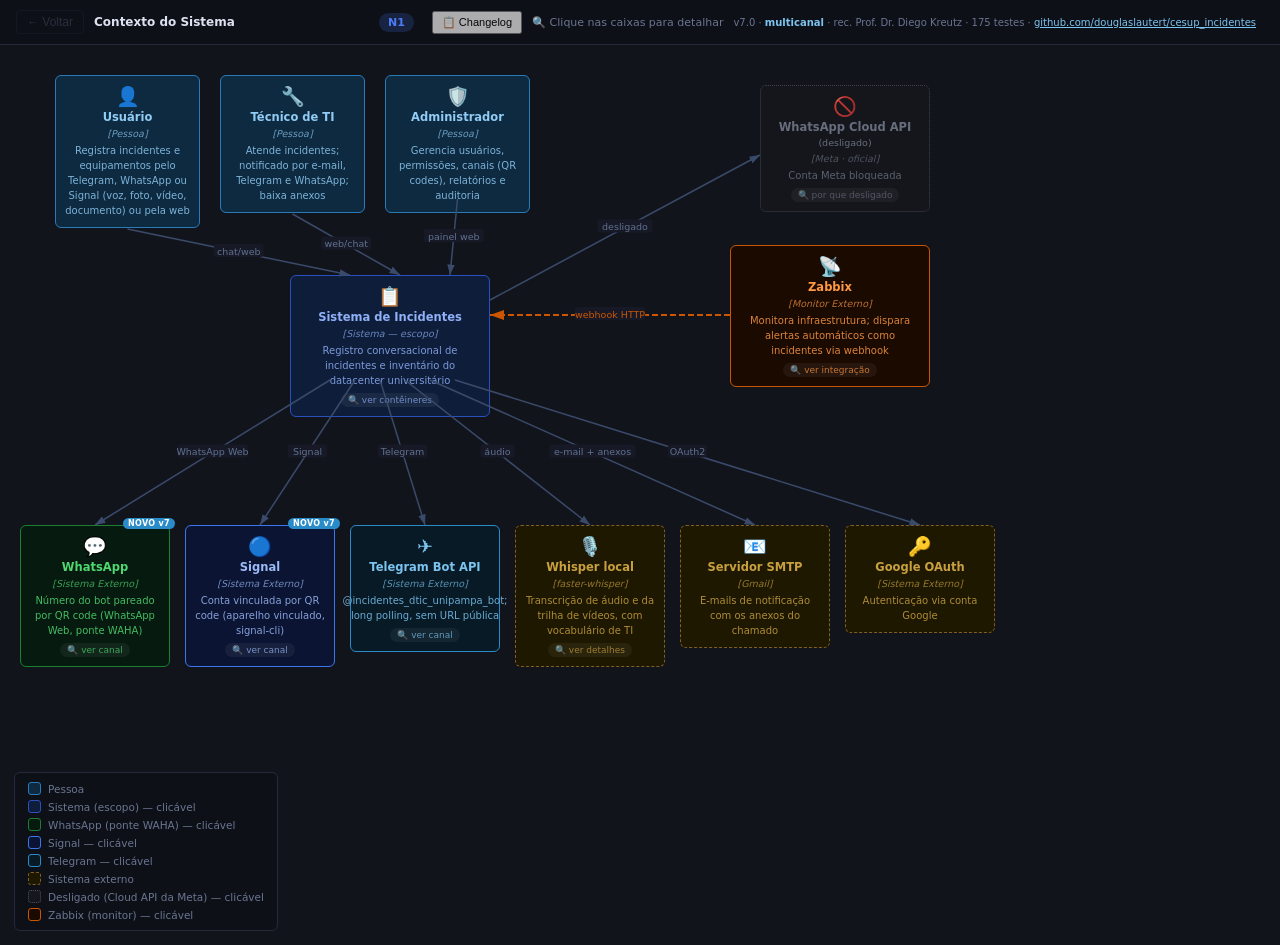
==== commit 4e8e1650: "C4 v7.0 sem o painel de vídeos O vídeo já está na página do projeto; remove o botão ▶ Vídeo, o paine" ====
--- a/assets/c4-v7.0.html
+++ b/assets/c4-v7.0.html
@@ -1444,30 +1444,6 @@
   <div class="note">Testado do zero em Linux (Docker-in-Docker) e sobre a instalação existente no Windows. No Linux, o Docker publica portas por cima do <code>ufw</code>/<code>firewalld</code>: restrinja pelo <code>.env</code> (<code>PAINEL_PORTA=127.0.0.1:8080</code>).</div>`);
 
 // ── Changelog ────────────────────────────────────────────────────────────────
-// ── Vídeo da simulação ───────────────────────────────────────────────────────
-// Funciona no zip (vídeo ao lado do HTML) e no repositório (docs/simulacao.mp4)
-LEVELS['video']=()=>n4panel('Vídeos','Apresentação (história + ferramenta) e simulação completa · narrados',`
-  <h3>Apresentação</h3>
-  <video controls preload="metadata" style="width:100%;border-radius:8px;border:1px solid var(--border);background:#000;margin-bottom:6px">
-    <source src="simulacao.mp4" type="video/mp4">
-    <track kind="captions" src="simulacao.vtt" srclang="pt-BR" label="Português">
-  </video>
-  <div class="note tg">Full HD, com narração e legendas (<code>docs/apresentacao.srt</code>): primeiro uma história curta sobre o problema que o sistema resolve, depois a ferramenta funcionando. Pessoas e fatos da história são fictícios. Gerado por <code>scripts/video_historia.py</code>.</div>
-  <h3>Simulação completa</h3>
-  <video controls preload="metadata" style="width:100%;border-radius:8px;border:1px solid var(--border);background:#000">
-    <source src="simulacao-completa.mp4" type="video/mp4">
-  </video>
-  <div class="note tg">O vídeo, com narração em português, mostra uma execução real da API e do bot (<code>scripts/simular.py</code>) em ambiente isolado:
-  à esquerda, a conversa no celular; à direita, as notificações disparadas e o painel de chamados ao vivo. Nada é enviado de
-  verdade e a fala de áudios e vídeos é roteirizada. Gerado por <code>scripts/video_simulacao.py</code> no repositório
-  <a href="https://github.com/douglaslautert/cesup_incidentes" target="_blank" rel="noopener" style="color:var(--tg-t)">github.com/douglaslautert/cesup_incidentes</a>.</div>
-  ${tbl(['Cena','O que mostra'],[
-    ['1–6 · WhatsApp','Número não cadastrado; chamado por texto com foto; áudio vira chamado ALTA com PDF; consulta; cadastro de equipamento por palavras-chave; limites'],
-    ['7–9 · Telegram','Vinculação pelo contato; arquivo antes do relato; vídeo sobre outro problema (bot pergunta: anexar ou novo chamado); técnico vincula a conta'],
-    ['10–11 · Atendimento','Técnico assume no painel web e resolve pelo Telegram e pelo WhatsApp; quem abriu é notificado'],
-    ['12–13 · Automático','Zabbix abre e fecha um chamado sozinho; SLA Monitor escala prazo estourado'],
-  ])}`);
-
 LEVELS['changelog']=()=>n4panel('Changelog — C4 Model','Histórico de correções e atualizações',`
 
   <h3>v7.0 — Multicanal, vínculo por QR e instalador (24/11/2026)</h3>
@@ -1501,7 +1477,7 @@
     ['Repositório','Código da ferramenta, este C4 e o vídeo: <a href="https://github.com/douglaslautert/cesup_incidentes" target="_blank" rel="noopener" style="color:var(--tg-t)">github.com/douglaslautert/cesup_incidentes</a> (vídeo em <code>docs/simulacao.mp4</code>)'],
     ['Exemplos e marca','Todo o material passa a usar <b>CESUP/UFRGS</b>: interface web, mensagens do bot, e-mails de exemplo (<code>@ufrgs.br</code>), seed de demonstração, testes, README e este C4. Cenários de datacenter e cluster'],
     ['Simulação completa','<code>scripts/simular.py</code>: API e bot reais em ambiente isolado, 13 cenas (WhatsApp, Telegram, web, Zabbix, SLA); relatório <code>docs/simulacao.html</code>'],
-    ['Vídeo','<code>scripts/video_simulacao.py</code> gera o vídeo narrado da simulação (MP4, 1280×720, ~5 min, narração em português com a voz do Windows) — botão <b>▶ Vídeo</b> no topo'],
+    ['Vídeo','<code>scripts/video_simulacao.py</code> gera o vídeo narrado da simulação (MP4, 1280×720, ~5 min, narração em português com a voz do Windows) — exibido na página do projeto'],
     ['Correção — vídeo de outro problema','Vídeo sem legenda logo após um chamado, cuja fala relata outro problema, era anexado ao chamado anterior; agora o bot pergunta <b>Anexar ao INC-XXXX</b> ou <b>Novo chamado</b>'],
     ['Correção — canal na resolução','Resolução feita pelo Telegram era registrada como "Resolvido via WhatsApp"; agora registra o canal certo'],
     ['Segurança','Token do bot do Telegram deixou de aparecer nos logs (filtro também no <code>httpx</code>, no worker e no beat); token revogado e trocado no BotFather'],
@@ -1587,11 +1563,6 @@
     btn.style.cssText='margin-left:8px;font-size:11px;padding:3px 8px;opacity:.7';
     btn.onclick=()=>nav('changelog','Changelog');
     hdr.insertBefore(btn,hdr.querySelector('.hint'));
-    const vid=document.createElement('button');
-    vid.textContent='▶ Vídeo';
-    vid.style.cssText='margin-left:4px;font-size:11px;padding:3px 8px;opacity:.85';
-    vid.onclick=()=>nav('video','Vídeo da simulação');
-    hdr.insertBefore(vid,hdr.querySelector('.hint'));
   }
 });
 
